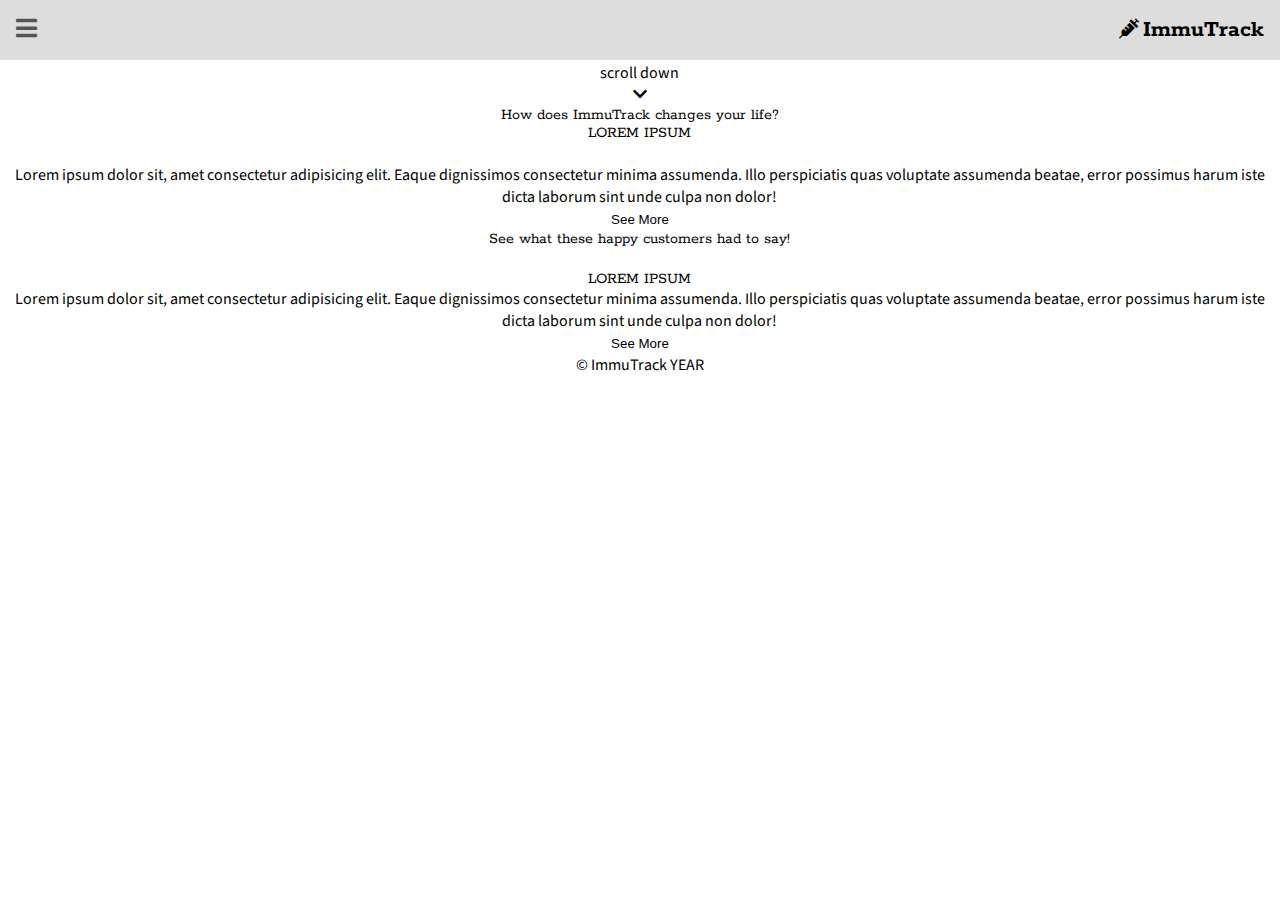
==== index.html @ 27a23d9e "Merge pull request #1 from buildweek-immunizationtracker/eric-sarragalugo" ====
<!DOCTYPE html>
<html lang="en">
  <head>
    <meta charset="UTF-8" />
    <meta name="viewport" content="width=device-width, initial-scale=1.0" />
    <meta http-equiv="X-UA-Compatible" content="ie=edge" />
    <title>Immunization Tracker</title>
    <link rel="stylesheet" href="css/index.css" />
  </head>
  <body>
    <header class="nav-bar">
      <span class="open fa fa-bars"></span>
      <h1 class="branding"><i class="fas fa-syringe"></i>ImmuTrack</h1>
    </header>

    <nav class="site-nav">
      <div class="nav-bar">
        <a class="fa fa-times close"></a>
        <h1 class="branding"><i class="fas fa-syringe"></i>ImmuTrack</h1>
      </div>
      <ul class="nav-links">
        <a href="#"><li>Home</li></a>
        <a href="#"><li>Features</li></a>
        <a href="#"><li>Stories</li></a>
        <a href="#"><li>Our Team</li></a>
        <a class="contact" href="#">
          <li><i class="far fa-envelope"></i></li>
        </a>
      </ul>
      <ul class="action-buttons">
        <li><a href="#">Join</a></li>
        <li><a href="#">Login</a></li>
      </ul>
    </nav>

    <div class="container">
      <div>
        <section class="call-to-action">
          <h1>Life can be filled with <span>stress</span>...</h1>
          <p>Let us help you take a <span>big one</span> off of your list!</p>
          <button>Join Us</button>
        </section>
        <div>
          <p>scroll down</p>
          <i class="fas fa-chevron-down"></i>
        </div>
      </div>
      <article class="features">
        <h1>How does ImmuTrack changes your life?</h1>
        <section class="feature-card">
          <h2>LOREM IPSUM</h2>
          <img src="https://via.placeholder.com/300?text=image+goes+here" alt="" srcset="" />
          <p>Lorem ipsum dolor sit, amet consectetur adipisicing elit. Eaque dignissimos consectetur minima assumenda. Illo perspiciatis quas voluptate assumenda beatae, error possimus harum iste dicta laborum sint unde culpa non dolor!</p>
          <button>See More</button>
        </section>
      </article>
      <article class="testimonials">
        <h1>See what these happy customers had to say!</h1>
        <section>
          <img src="https://via.placeholder.com/300?text=happy+face+goes+here" alt="" srcset="" />
          <section class="feature-card">
            <h2>LOREM IPSUM</h2>
            <blockquote>Lorem ipsum dolor sit, amet consectetur adipisicing elit. Eaque dignissimos consectetur minima assumenda. Illo perspiciatis quas voluptate assumenda beatae, error possimus harum iste dicta laborum sint unde culpa non dolor!</blockquote>
            <button>See More</button>
          </section>
        </section>
      </article>
      <footer>
        <p>&copy; <span class="copyright">ImmuTrack YEAR</span></p>
      </footer>
    </div>

    <script src="js/index.js"></script>
  </body>
</html>
---- css/index.css ----
@charset "UTF-8";
@import url("https://fonts.googleapis.com/css?family=Corben:400,700");
@import url("https://fonts.googleapis.com/css?family=Merriweather:300,400,700,900");
@import url("https://fonts.googleapis.com/css?family=Rokkitt:100,300,400,500,700,900");
@import url("https://fonts.googleapis.com/css?family=Source+Sans+Pro:200,300,400,600,700,900");
/*!
 * Font Awesome Free 5.8.1 by @fontawesome - https://fontawesome.com
 * License - https://fontawesome.com/license/free (Icons: CC BY 4.0, Fonts: SIL OFL 1.1, Code: MIT License)
 */
.fa,
.fas,
.far,
.fal,
.fab {
  -moz-osx-font-smoothing: grayscale;
  -webkit-font-smoothing: antialiased;
  display: inline-block;
  font-style: normal;
  font-variant: normal;
  text-rendering: auto;
  line-height: 1;
}

.fa-lg {
  font-size: 1.3333333333em;
  line-height: 0.75em;
  vertical-align: -0.0667em;
}

.fa-xs {
  font-size: 0.75em;
}

.fa-sm {
  font-size: 0.875em;
}

.fa-1x {
  font-size: 1em;
}

.fa-2x {
  font-size: 2em;
}

.fa-3x {
  font-size: 3em;
}

.fa-4x {
  font-size: 4em;
}

.fa-5x {
  font-size: 5em;
}

.fa-6x {
  font-size: 6em;
}

.fa-7x {
  font-size: 7em;
}

.fa-8x {
  font-size: 8em;
}

.fa-9x {
  font-size: 9em;
}

.fa-10x {
  font-size: 10em;
}

.fa-fw {
  text-align: center;
  width: 1.25em;
}

.fa-ul {
  list-style-type: none;
  margin-left: 2.5em;
  padding-left: 0;
}
.fa-ul > li {
  position: relative;
}

.fa-li {
  left: -2em;
  position: absolute;
  text-align: center;
  width: 2em;
  line-height: inherit;
}

.fa-border {
  border: solid 0.08em #eee;
  border-radius: 0.1em;
  padding: 0.2em 0.25em 0.15em;
}

.fa-pull-left {
  float: left;
}

.fa-pull-right {
  float: right;
}

.fa.fa-pull-left,
.fas.fa-pull-left,
.far.fa-pull-left,
.fal.fa-pull-left,
.fab.fa-pull-left {
  margin-right: 0.3em;
}
.fa.fa-pull-right,
.fas.fa-pull-right,
.far.fa-pull-right,
.fal.fa-pull-right,
.fab.fa-pull-right {
  margin-left: 0.3em;
}

.fa-spin {
  animation: fa-spin 2s infinite linear;
}

.fa-pulse {
  animation: fa-spin 1s infinite steps(8);
}

@keyframes fa-spin {
  0% {
    transform: rotate(0deg);
  }
  100% {
    transform: rotate(360deg);
  }
}
.fa-rotate-90 {
  -ms-filter: "progid:DXImageTransform.Microsoft.BasicImage(rotation=1)";
  transform: rotate(90deg);
}

.fa-rotate-180 {
  -ms-filter: "progid:DXImageTransform.Microsoft.BasicImage(rotation=2)";
  transform: rotate(180deg);
}

.fa-rotate-270 {
  -ms-filter: "progid:DXImageTransform.Microsoft.BasicImage(rotation=3)";
  transform: rotate(270deg);
}

.fa-flip-horizontal {
  -ms-filter: "progid:DXImageTransform.Microsoft.BasicImage(rotation=0, mirror=1)";
  transform: scale(-1, 1);
}

.fa-flip-vertical {
  -ms-filter: "progid:DXImageTransform.Microsoft.BasicImage(rotation=2, mirror=1)";
  transform: scale(1, -1);
}

.fa-flip-both, .fa-flip-horizontal.fa-flip-vertical {
  -ms-filter: "progid:DXImageTransform.Microsoft.BasicImage(rotation=2, mirror=1)";
  transform: scale(-1, -1);
}

:root .fa-rotate-90,
:root .fa-rotate-180,
:root .fa-rotate-270,
:root .fa-flip-horizontal,
:root .fa-flip-vertical,
:root .fa-flip-both {
  filter: none;
}

.fa-stack {
  display: inline-block;
  height: 2em;
  line-height: 2em;
  position: relative;
  vertical-align: middle;
  width: 2.5em;
}

.fa-stack-1x,
.fa-stack-2x {
  left: 0;
  position: absolute;
  text-align: center;
  width: 100%;
}

.fa-stack-1x {
  line-height: inherit;
}

.fa-stack-2x {
  font-size: 2em;
}

.fa-inverse {
  color: #fff;
}

/* Font Awesome uses the Unicode Private Use Area (PUA) to ensure screen
readers do not read off random characters that represent icons */
.fa-500px:before {
  content: "";
}

.fa-accessible-icon:before {
  content: "";
}

.fa-accusoft:before {
  content: "";
}

.fa-acquisitions-incorporated:before {
  content: "";
}

.fa-ad:before {
  content: "";
}

.fa-address-book:before {
  content: "";
}

.fa-address-card:before {
  content: "";
}

.fa-adjust:before {
  content: "";
}

.fa-adn:before {
  content: "";
}

.fa-adobe:before {
  content: "";
}

.fa-adversal:before {
  content: "";
}

.fa-affiliatetheme:before {
  content: "";
}

.fa-air-freshener:before {
  content: "";
}

.fa-airbnb:before {
  content: "";
}

.fa-algolia:before {
  content: "";
}

.fa-align-center:before {
  content: "";
}

.fa-align-justify:before {
  content: "";
}

.fa-align-left:before {
  content: "";
}

.fa-align-right:before {
  content: "";
}

.fa-alipay:before {
  content: "";
}

.fa-allergies:before {
  content: "";
}

.fa-amazon:before {
  content: "";
}

.fa-amazon-pay:before {
  content: "";
}

.fa-ambulance:before {
  content: "";
}

.fa-american-sign-language-interpreting:before {
  content: "";
}

.fa-amilia:before {
  content: "";
}

.fa-anchor:before {
  content: "";
}

.fa-android:before {
  content: "";
}

.fa-angellist:before {
  content: "";
}

.fa-angle-double-down:before {
  content: "";
}

.fa-angle-double-left:before {
  content: "";
}

.fa-angle-double-right:before {
  content: "";
}

.fa-angle-double-up:before {
  content: "";
}

.fa-angle-down:before {
  content: "";
}

.fa-angle-left:before {
  content: "";
}

.fa-angle-right:before {
  content: "";
}

.fa-angle-up:before {
  content: "";
}

.fa-angry:before {
  content: "";
}

.fa-angrycreative:before {
  content: "";
}

.fa-angular:before {
  content: "";
}

.fa-ankh:before {
  content: "";
}

.fa-app-store:before {
  content: "";
}

.fa-app-store-ios:before {
  content: "";
}

.fa-apper:before {
  content: "";
}

.fa-apple:before {
  content: "";
}

.fa-apple-alt:before {
  content: "";
}

.fa-apple-pay:before {
  content: "";
}

.fa-archive:before {
  content: "";
}

.fa-archway:before {
  content: "";
}

.fa-arrow-alt-circle-down:before {
  content: "";
}

.fa-arrow-alt-circle-left:before {
  content: "";
}

.fa-arrow-alt-circle-right:before {
  content: "";
}

.fa-arrow-alt-circle-up:before {
  content: "";
}

.fa-arrow-circle-down:before {
  content: "";
}

.fa-arrow-circle-left:before {
  content: "";
}

.fa-arrow-circle-right:before {
  content: "";
}

.fa-arrow-circle-up:before {
  content: "";
}

.fa-arrow-down:before {
  content: "";
}

.fa-arrow-left:before {
  content: "";
}

.fa-arrow-right:before {
  content: "";
}

.fa-arrow-up:before {
  content: "";
}

.fa-arrows-alt:before {
  content: "";
}

.fa-arrows-alt-h:before {
  content: "";
}

.fa-arrows-alt-v:before {
  content: "";
}

.fa-artstation:before {
  content: "";
}

.fa-assistive-listening-systems:before {
  content: "";
}

.fa-asterisk:before {
  content: "";
}

.fa-asymmetrik:before {
  content: "";
}

.fa-at:before {
  content: "";
}

.fa-atlas:before {
  content: "";
}

.fa-atlassian:before {
  content: "";
}

.fa-atom:before {
  content: "";
}

.fa-audible:before {
  content: "";
}

.fa-audio-description:before {
  content: "";
}

.fa-autoprefixer:before {
  content: "";
}

.fa-avianex:before {
  content: "";
}

.fa-aviato:before {
  content: "";
}

.fa-award:before {
  content: "";
}

.fa-aws:before {
  content: "";
}

.fa-baby:before {
  content: "";
}

.fa-baby-carriage:before {
  content: "";
}

.fa-backspace:before {
  content: "";
}

.fa-backward:before {
  content: "";
}

.fa-bacon:before {
  content: "";
}

.fa-balance-scale:before {
  content: "";
}

.fa-ban:before {
  content: "";
}

.fa-band-aid:before {
  content: "";
}

.fa-bandcamp:before {
  content: "";
}

.fa-barcode:before {
  content: "";
}

.fa-bars:before {
  content: "";
}

.fa-baseball-ball:before {
  content: "";
}

.fa-basketball-ball:before {
  content: "";
}

.fa-bath:before {
  content: "";
}

.fa-battery-empty:before {
  content: "";
}

.fa-battery-full:before {
  content: "";
}

.fa-battery-half:before {
  content: "";
}

.fa-battery-quarter:before {
  content: "";
}

.fa-battery-three-quarters:before {
  content: "";
}

.fa-battle-net:before {
  content: "";
}

.fa-bed:before {
  content: "";
}

.fa-beer:before {
  content: "";
}

.fa-behance:before {
  content: "";
}

.fa-behance-square:before {
  content: "";
}

.fa-bell:before {
  content: "";
}

.fa-bell-slash:before {
  content: "";
}

.fa-bezier-curve:before {
  content: "";
}

.fa-bible:before {
  content: "";
}

.fa-bicycle:before {
  content: "";
}

.fa-bimobject:before {
  content: "";
}

.fa-binoculars:before {
  content: "";
}

.fa-biohazard:before {
  content: "";
}

.fa-birthday-cake:before {
  content: "";
}

.fa-bitbucket:before {
  content: "";
}

.fa-bitcoin:before {
  content: "";
}

.fa-bity:before {
  content: "";
}

.fa-black-tie:before {
  content: "";
}

.fa-blackberry:before {
  content: "";
}

.fa-blender:before {
  content: "";
}

.fa-blender-phone:before {
  content: "";
}

.fa-blind:before {
  content: "";
}

.fa-blog:before {
  content: "";
}

.fa-blogger:before {
  content: "";
}

.fa-blogger-b:before {
  content: "";
}

.fa-bluetooth:before {
  content: "";
}

.fa-bluetooth-b:before {
  content: "";
}

.fa-bold:before {
  content: "";
}

.fa-bolt:before {
  content: "";
}

.fa-bomb:before {
  content: "";
}

.fa-bone:before {
  content: "";
}

.fa-bong:before {
  content: "";
}

.fa-book:before {
  content: "";
}

.fa-book-dead:before {
  content: "";
}

.fa-book-medical:before {
  content: "";
}

.fa-book-open:before {
  content: "";
}

.fa-book-reader:before {
  content: "";
}

.fa-bookmark:before {
  content: "";
}

.fa-bootstrap:before {
  content: "";
}

.fa-bowling-ball:before {
  content: "";
}

.fa-box:before {
  content: "";
}

.fa-box-open:before {
  content: "";
}

.fa-boxes:before {
  content: "";
}

.fa-braille:before {
  content: "";
}

.fa-brain:before {
  content: "";
}

.fa-bread-slice:before {
  content: "";
}

.fa-briefcase:before {
  content: "";
}

.fa-briefcase-medical:before {
  content: "";
}

.fa-broadcast-tower:before {
  content: "";
}

.fa-broom:before {
  content: "";
}

.fa-brush:before {
  content: "";
}

.fa-btc:before {
  content: "";
}

.fa-buffer:before {
  content: "";
}

.fa-bug:before {
  content: "";
}

.fa-building:before {
  content: "";
}

.fa-bullhorn:before {
  content: "";
}

.fa-bullseye:before {
  content: "";
}

.fa-burn:before {
  content: "";
}

.fa-buromobelexperte:before {
  content: "";
}

.fa-bus:before {
  content: "";
}

.fa-bus-alt:before {
  content: "";
}

.fa-business-time:before {
  content: "";
}

.fa-buysellads:before {
  content: "";
}

.fa-calculator:before {
  content: "";
}

.fa-calendar:before {
  content: "";
}

.fa-calendar-alt:before {
  content: "";
}

.fa-calendar-check:before {
  content: "";
}

.fa-calendar-day:before {
  content: "";
}

.fa-calendar-minus:before {
  content: "";
}

.fa-calendar-plus:before {
  content: "";
}

.fa-calendar-times:before {
  content: "";
}

.fa-calendar-week:before {
  content: "";
}

.fa-camera:before {
  content: "";
}

.fa-camera-retro:before {
  content: "";
}

.fa-campground:before {
  content: "";
}

.fa-canadian-maple-leaf:before {
  content: "";
}

.fa-candy-cane:before {
  content: "";
}

.fa-cannabis:before {
  content: "";
}

.fa-capsules:before {
  content: "";
}

.fa-car:before {
  content: "";
}

.fa-car-alt:before {
  content: "";
}

.fa-car-battery:before {
  content: "";
}

.fa-car-crash:before {
  content: "";
}

.fa-car-side:before {
  content: "";
}

.fa-caret-down:before {
  content: "";
}

.fa-caret-left:before {
  content: "";
}

.fa-caret-right:before {
  content: "";
}

.fa-caret-square-down:before {
  content: "";
}

.fa-caret-square-left:before {
  content: "";
}

.fa-caret-square-right:before {
  content: "";
}

.fa-caret-square-up:before {
  content: "";
}

.fa-caret-up:before {
  content: "";
}

.fa-carrot:before {
  content: "";
}

.fa-cart-arrow-down:before {
  content: "";
}

.fa-cart-plus:before {
  content: "";
}

.fa-cash-register:before {
  content: "";
}

.fa-cat:before {
  content: "";
}

.fa-cc-amazon-pay:before {
  content: "";
}

.fa-cc-amex:before {
  content: "";
}

.fa-cc-apple-pay:before {
  content: "";
}

.fa-cc-diners-club:before {
  content: "";
}

.fa-cc-discover:before {
  content: "";
}

.fa-cc-jcb:before {
  content: "";
}

.fa-cc-mastercard:before {
  content: "";
}

.fa-cc-paypal:before {
  content: "";
}

.fa-cc-stripe:before {
  content: "";
}

.fa-cc-visa:before {
  content: "";
}

.fa-centercode:before {
  content: "";
}

.fa-centos:before {
  content: "";
}

.fa-certificate:before {
  content: "";
}

.fa-chair:before {
  content: "";
}

.fa-chalkboard:before {
  content: "";
}

.fa-chalkboard-teacher:before {
  content: "";
}

.fa-charging-station:before {
  content: "";
}

.fa-chart-area:before {
  content: "";
}

.fa-chart-bar:before {
  content: "";
}

.fa-chart-line:before {
  content: "";
}

.fa-chart-pie:before {
  content: "";
}

.fa-check:before {
  content: "";
}

.fa-check-circle:before {
  content: "";
}

.fa-check-double:before {
  content: "";
}

.fa-check-square:before {
  content: "";
}

.fa-cheese:before {
  content: "";
}

.fa-chess:before {
  content: "";
}

.fa-chess-bishop:before {
  content: "";
}

.fa-chess-board:before {
  content: "";
}

.fa-chess-king:before {
  content: "";
}

.fa-chess-knight:before {
  content: "";
}

.fa-chess-pawn:before {
  content: "";
}

.fa-chess-queen:before {
  content: "";
}

.fa-chess-rook:before {
  content: "";
}

.fa-chevron-circle-down:before {
  content: "";
}

.fa-chevron-circle-left:before {
  content: "";
}

.fa-chevron-circle-right:before {
  content: "";
}

.fa-chevron-circle-up:before {
  content: "";
}

.fa-chevron-down:before {
  content: "";
}

.fa-chevron-left:before {
  content: "";
}

.fa-chevron-right:before {
  content: "";
}

.fa-chevron-up:before {
  content: "";
}

.fa-child:before {
  content: "";
}

.fa-chrome:before {
  content: "";
}

.fa-chromecast:before {
  content: "";
}

.fa-church:before {
  content: "";
}

.fa-circle:before {
  content: "";
}

.fa-circle-notch:before {
  content: "";
}

.fa-city:before {
  content: "";
}

.fa-clinic-medical:before {
  content: "";
}

.fa-clipboard:before {
  content: "";
}

.fa-clipboard-check:before {
  content: "";
}

.fa-clipboard-list:before {
  content: "";
}

.fa-clock:before {
  content: "";
}

.fa-clone:before {
  content: "";
}

.fa-closed-captioning:before {
  content: "";
}

.fa-cloud:before {
  content: "";
}

.fa-cloud-download-alt:before {
  content: "";
}

.fa-cloud-meatball:before {
  content: "";
}

.fa-cloud-moon:before {
  content: "";
}

.fa-cloud-moon-rain:before {
  content: "";
}

.fa-cloud-rain:before {
  content: "";
}

.fa-cloud-showers-heavy:before {
  content: "";
}

.fa-cloud-sun:before {
  content: "";
}

.fa-cloud-sun-rain:before {
  content: "";
}

.fa-cloud-upload-alt:before {
  content: "";
}

.fa-cloudscale:before {
  content: "";
}

.fa-cloudsmith:before {
  content: "";
}

.fa-cloudversify:before {
  content: "";
}

.fa-cocktail:before {
  content: "";
}

.fa-code:before {
  content: "";
}

.fa-code-branch:before {
  content: "";
}

.fa-codepen:before {
  content: "";
}

.fa-codiepie:before {
  content: "";
}

.fa-coffee:before {
  content: "";
}

.fa-cog:before {
  content: "";
}

.fa-cogs:before {
  content: "";
}

.fa-coins:before {
  content: "";
}

.fa-columns:before {
  content: "";
}

.fa-comment:before {
  content: "";
}

.fa-comment-alt:before {
  content: "";
}

.fa-comment-dollar:before {
  content: "";
}

.fa-comment-dots:before {
  content: "";
}

.fa-comment-medical:before {
  content: "";
}

.fa-comment-slash:before {
  content: "";
}

.fa-comments:before {
  content: "";
}

.fa-comments-dollar:before {
  content: "";
}

.fa-compact-disc:before {
  content: "";
}

.fa-compass:before {
  content: "";
}

.fa-compress:before {
  content: "";
}

.fa-compress-arrows-alt:before {
  content: "";
}

.fa-concierge-bell:before {
  content: "";
}

.fa-confluence:before {
  content: "";
}

.fa-connectdevelop:before {
  content: "";
}

.fa-contao:before {
  content: "";
}

.fa-cookie:before {
  content: "";
}

.fa-cookie-bite:before {
  content: "";
}

.fa-copy:before {
  content: "";
}

.fa-copyright:before {
  content: "";
}

.fa-couch:before {
  content: "";
}

.fa-cpanel:before {
  content: "";
}

.fa-creative-commons:before {
  content: "";
}

.fa-creative-commons-by:before {
  content: "";
}

.fa-creative-commons-nc:before {
  content: "";
}

.fa-creative-commons-nc-eu:before {
  content: "";
}

.fa-creative-commons-nc-jp:before {
  content: "";
}

.fa-creative-commons-nd:before {
  content: "";
}

.fa-creative-commons-pd:before {
  content: "";
}

.fa-creative-commons-pd-alt:before {
  content: "";
}

.fa-creative-commons-remix:before {
  content: "";
}

.fa-creative-commons-sa:before {
  content: "";
}

.fa-creative-commons-sampling:before {
  content: "";
}

.fa-creative-commons-sampling-plus:before {
  content: "";
}

.fa-creative-commons-share:before {
  content: "";
}

.fa-creative-commons-zero:before {
  content: "";
}

.fa-credit-card:before {
  content: "";
}

.fa-critical-role:before {
  content: "";
}

.fa-crop:before {
  content: "";
}

.fa-crop-alt:before {
  content: "";
}

.fa-cross:before {
  content: "";
}

.fa-crosshairs:before {
  content: "";
}

.fa-crow:before {
  content: "";
}

.fa-crown:before {
  content: "";
}

.fa-crutch:before {
  content: "";
}

.fa-css3:before {
  content: "";
}

.fa-css3-alt:before {
  content: "";
}

.fa-cube:before {
  content: "";
}

.fa-cubes:before {
  content: "";
}

.fa-cut:before {
  content: "";
}

.fa-cuttlefish:before {
  content: "";
}

.fa-d-and-d:before {
  content: "";
}

.fa-d-and-d-beyond:before {
  content: "";
}

.fa-dashcube:before {
  content: "";
}

.fa-database:before {
  content: "";
}

.fa-deaf:before {
  content: "";
}

.fa-delicious:before {
  content: "";
}

.fa-democrat:before {
  content: "";
}

.fa-deploydog:before {
  content: "";
}

.fa-deskpro:before {
  content: "";
}

.fa-desktop:before {
  content: "";
}

.fa-dev:before {
  content: "";
}

.fa-deviantart:before {
  content: "";
}

.fa-dharmachakra:before {
  content: "";
}

.fa-dhl:before {
  content: "";
}

.fa-diagnoses:before {
  content: "";
}

.fa-diaspora:before {
  content: "";
}

.fa-dice:before {
  content: "";
}

.fa-dice-d20:before {
  content: "";
}

.fa-dice-d6:before {
  content: "";
}

.fa-dice-five:before {
  content: "";
}

.fa-dice-four:before {
  content: "";
}

.fa-dice-one:before {
  content: "";
}

.fa-dice-six:before {
  content: "";
}

.fa-dice-three:before {
  content: "";
}

.fa-dice-two:before {
  content: "";
}

.fa-digg:before {
  content: "";
}

.fa-digital-ocean:before {
  content: "";
}

.fa-digital-tachograph:before {
  content: "";
}

.fa-directions:before {
  content: "";
}

.fa-discord:before {
  content: "";
}

.fa-discourse:before {
  content: "";
}

.fa-divide:before {
  content: "";
}

.fa-dizzy:before {
  content: "";
}

.fa-dna:before {
  content: "";
}

.fa-dochub:before {
  content: "";
}

.fa-docker:before {
  content: "";
}

.fa-dog:before {
  content: "";
}

.fa-dollar-sign:before {
  content: "";
}

.fa-dolly:before {
  content: "";
}

.fa-dolly-flatbed:before {
  content: "";
}

.fa-donate:before {
  content: "";
}

.fa-door-closed:before {
  content: "";
}

.fa-door-open:before {
  content: "";
}

.fa-dot-circle:before {
  content: "";
}

.fa-dove:before {
  content: "";
}

.fa-download:before {
  content: "";
}

.fa-draft2digital:before {
  content: "";
}

.fa-drafting-compass:before {
  content: "";
}

.fa-dragon:before {
  content: "";
}

.fa-draw-polygon:before {
  content: "";
}

.fa-dribbble:before {
  content: "";
}

.fa-dribbble-square:before {
  content: "";
}

.fa-dropbox:before {
  content: "";
}

.fa-drum:before {
  content: "";
}

.fa-drum-steelpan:before {
  content: "";
}

.fa-drumstick-bite:before {
  content: "";
}

.fa-drupal:before {
  content: "";
}

.fa-dumbbell:before {
  content: "";
}

.fa-dumpster:before {
  content: "";
}

.fa-dumpster-fire:before {
  content: "";
}

.fa-dungeon:before {
  content: "";
}

.fa-dyalog:before {
  content: "";
}

.fa-earlybirds:before {
  content: "";
}

.fa-ebay:before {
  content: "";
}

.fa-edge:before {
  content: "";
}

.fa-edit:before {
  content: "";
}

.fa-egg:before {
  content: "";
}

.fa-eject:before {
  content: "";
}

.fa-elementor:before {
  content: "";
}

.fa-ellipsis-h:before {
  content: "";
}

.fa-ellipsis-v:before {
  content: "";
}

.fa-ello:before {
  content: "";
}

.fa-ember:before {
  content: "";
}

.fa-empire:before {
  content: "";
}

.fa-envelope:before {
  content: "";
}

.fa-envelope-open:before {
  content: "";
}

.fa-envelope-open-text:before {
  content: "";
}

.fa-envelope-square:before {
  content: "";
}

.fa-envira:before {
  content: "";
}

.fa-equals:before {
  content: "";
}

.fa-eraser:before {
  content: "";
}

.fa-erlang:before {
  content: "";
}

.fa-ethereum:before {
  content: "";
}

.fa-ethernet:before {
  content: "";
}

.fa-etsy:before {
  content: "";
}

.fa-euro-sign:before {
  content: "";
}

.fa-evernote:before {
  content: "";
}

.fa-exchange-alt:before {
  content: "";
}

.fa-exclamation:before {
  content: "";
}

.fa-exclamation-circle:before {
  content: "";
}

.fa-exclamation-triangle:before {
  content: "";
}

.fa-expand:before {
  content: "";
}

.fa-expand-arrows-alt:before {
  content: "";
}

.fa-expeditedssl:before {
  content: "";
}

.fa-external-link-alt:before {
  content: "";
}

.fa-external-link-square-alt:before {
  content: "";
}

.fa-eye:before {
  content: "";
}

.fa-eye-dropper:before {
  content: "";
}

.fa-eye-slash:before {
  content: "";
}

.fa-facebook:before {
  content: "";
}

.fa-facebook-f:before {
  content: "";
}

.fa-facebook-messenger:before {
  content: "";
}

.fa-facebook-square:before {
  content: "";
}

.fa-fantasy-flight-games:before {
  content: "";
}

.fa-fast-backward:before {
  content: "";
}

.fa-fast-forward:before {
  content: "";
}

.fa-fax:before {
  content: "";
}

.fa-feather:before {
  content: "";
}

.fa-feather-alt:before {
  content: "";
}

.fa-fedex:before {
  content: "";
}

.fa-fedora:before {
  content: "";
}

.fa-female:before {
  content: "";
}

.fa-fighter-jet:before {
  content: "";
}

.fa-figma:before {
  content: "";
}

.fa-file:before {
  content: "";
}

.fa-file-alt:before {
  content: "";
}

.fa-file-archive:before {
  content: "";
}

.fa-file-audio:before {
  content: "";
}

.fa-file-code:before {
  content: "";
}

.fa-file-contract:before {
  content: "";
}

.fa-file-csv:before {
  content: "";
}

.fa-file-download:before {
  content: "";
}

.fa-file-excel:before {
  content: "";
}

.fa-file-export:before {
  content: "";
}

.fa-file-image:before {
  content: "";
}

.fa-file-import:before {
  content: "";
}

.fa-file-invoice:before {
  content: "";
}

.fa-file-invoice-dollar:before {
  content: "";
}

.fa-file-medical:before {
  content: "";
}

.fa-file-medical-alt:before {
  content: "";
}

.fa-file-pdf:before {
  content: "";
}

.fa-file-powerpoint:before {
  content: "";
}

.fa-file-prescription:before {
  content: "";
}

.fa-file-signature:before {
  content: "";
}

.fa-file-upload:before {
  content: "";
}

.fa-file-video:before {
  content: "";
}

.fa-file-word:before {
  content: "";
}

.fa-fill:before {
  content: "";
}

.fa-fill-drip:before {
  content: "";
}

.fa-film:before {
  content: "";
}

.fa-filter:before {
  content: "";
}

.fa-fingerprint:before {
  content: "";
}

.fa-fire:before {
  content: "";
}

.fa-fire-alt:before {
  content: "";
}

.fa-fire-extinguisher:before {
  content: "";
}

.fa-firefox:before {
  content: "";
}

.fa-first-aid:before {
  content: "";
}

.fa-first-order:before {
  content: "";
}

.fa-first-order-alt:before {
  content: "";
}

.fa-firstdraft:before {
  content: "";
}

.fa-fish:before {
  content: "";
}

.fa-fist-raised:before {
  content: "";
}

.fa-flag:before {
  content: "";
}

.fa-flag-checkered:before {
  content: "";
}

.fa-flag-usa:before {
  content: "";
}

.fa-flask:before {
  content: "";
}

.fa-flickr:before {
  content: "";
}

.fa-flipboard:before {
  content: "";
}

.fa-flushed:before {
  content: "";
}

.fa-fly:before {
  content: "";
}

.fa-folder:before {
  content: "";
}

.fa-folder-minus:before {
  content: "";
}

.fa-folder-open:before {
  content: "";
}

.fa-folder-plus:before {
  content: "";
}

.fa-font:before {
  content: "";
}

.fa-font-awesome:before {
  content: "";
}

.fa-font-awesome-alt:before {
  content: "";
}

.fa-font-awesome-flag:before {
  content: "";
}

.fa-font-awesome-logo-full:before {
  content: "";
}

.fa-fonticons:before {
  content: "";
}

.fa-fonticons-fi:before {
  content: "";
}

.fa-football-ball:before {
  content: "";
}

.fa-fort-awesome:before {
  content: "";
}

.fa-fort-awesome-alt:before {
  content: "";
}

.fa-forumbee:before {
  content: "";
}

.fa-forward:before {
  content: "";
}

.fa-foursquare:before {
  content: "";
}

.fa-free-code-camp:before {
  content: "";
}

.fa-freebsd:before {
  content: "";
}

.fa-frog:before {
  content: "";
}

.fa-frown:before {
  content: "";
}

.fa-frown-open:before {
  content: "";
}

.fa-fulcrum:before {
  content: "";
}

.fa-funnel-dollar:before {
  content: "";
}

.fa-futbol:before {
  content: "";
}

.fa-galactic-republic:before {
  content: "";
}

.fa-galactic-senate:before {
  content: "";
}

.fa-gamepad:before {
  content: "";
}

.fa-gas-pump:before {
  content: "";
}

.fa-gavel:before {
  content: "";
}

.fa-gem:before {
  content: "";
}

.fa-genderless:before {
  content: "";
}

.fa-get-pocket:before {
  content: "";
}

.fa-gg:before {
  content: "";
}

.fa-gg-circle:before {
  content: "";
}

.fa-ghost:before {
  content: "";
}

.fa-gift:before {
  content: "";
}

.fa-gifts:before {
  content: "";
}

.fa-git:before {
  content: "";
}

.fa-git-square:before {
  content: "";
}

.fa-github:before {
  content: "";
}

.fa-github-alt:before {
  content: "";
}

.fa-github-square:before {
  content: "";
}

.fa-gitkraken:before {
  content: "";
}

.fa-gitlab:before {
  content: "";
}

.fa-gitter:before {
  content: "";
}

.fa-glass-cheers:before {
  content: "";
}

.fa-glass-martini:before {
  content: "";
}

.fa-glass-martini-alt:before {
  content: "";
}

.fa-glass-whiskey:before {
  content: "";
}

.fa-glasses:before {
  content: "";
}

.fa-glide:before {
  content: "";
}

.fa-glide-g:before {
  content: "";
}

.fa-globe:before {
  content: "";
}

.fa-globe-africa:before {
  content: "";
}

.fa-globe-americas:before {
  content: "";
}

.fa-globe-asia:before {
  content: "";
}

.fa-globe-europe:before {
  content: "";
}

.fa-gofore:before {
  content: "";
}

.fa-golf-ball:before {
  content: "";
}

.fa-goodreads:before {
  content: "";
}

.fa-goodreads-g:before {
  content: "";
}

.fa-google:before {
  content: "";
}

.fa-google-drive:before {
  content: "";
}

.fa-google-play:before {
  content: "";
}

.fa-google-plus:before {
  content: "";
}

.fa-google-plus-g:before {
  content: "";
}

.fa-google-plus-square:before {
  content: "";
}

.fa-google-wallet:before {
  content: "";
}

.fa-gopuram:before {
  content: "";
}

.fa-graduation-cap:before {
  content: "";
}

.fa-gratipay:before {
  content: "";
}

.fa-grav:before {
  content: "";
}

.fa-greater-than:before {
  content: "";
}

.fa-greater-than-equal:before {
  content: "";
}

.fa-grimace:before {
  content: "";
}

.fa-grin:before {
  content: "";
}

.fa-grin-alt:before {
  content: "";
}

.fa-grin-beam:before {
  content: "";
}

.fa-grin-beam-sweat:before {
  content: "";
}

.fa-grin-hearts:before {
  content: "";
}

.fa-grin-squint:before {
  content: "";
}

.fa-grin-squint-tears:before {
  content: "";
}

.fa-grin-stars:before {
  content: "";
}

.fa-grin-tears:before {
  content: "";
}

.fa-grin-tongue:before {
  content: "";
}

.fa-grin-tongue-squint:before {
  content: "";
}

.fa-grin-tongue-wink:before {
  content: "";
}

.fa-grin-wink:before {
  content: "";
}

.fa-grip-horizontal:before {
  content: "";
}

.fa-grip-lines:before {
  content: "";
}

.fa-grip-lines-vertical:before {
  content: "";
}

.fa-grip-vertical:before {
  content: "";
}

.fa-gripfire:before {
  content: "";
}

.fa-grunt:before {
  content: "";
}

.fa-guitar:before {
  content: "";
}

.fa-gulp:before {
  content: "";
}

.fa-h-square:before {
  content: "";
}

.fa-hacker-news:before {
  content: "";
}

.fa-hacker-news-square:before {
  content: "";
}

.fa-hackerrank:before {
  content: "";
}

.fa-hamburger:before {
  content: "";
}

.fa-hammer:before {
  content: "";
}

.fa-hamsa:before {
  content: "";
}

.fa-hand-holding:before {
  content: "";
}

.fa-hand-holding-heart:before {
  content: "";
}

.fa-hand-holding-usd:before {
  content: "";
}

.fa-hand-lizard:before {
  content: "";
}

.fa-hand-middle-finger:before {
  content: "";
}

.fa-hand-paper:before {
  content: "";
}

.fa-hand-peace:before {
  content: "";
}

.fa-hand-point-down:before {
  content: "";
}

.fa-hand-point-left:before {
  content: "";
}

.fa-hand-point-right:before {
  content: "";
}

.fa-hand-point-up:before {
  content: "";
}

.fa-hand-pointer:before {
  content: "";
}

.fa-hand-rock:before {
  content: "";
}

.fa-hand-scissors:before {
  content: "";
}

.fa-hand-spock:before {
  content: "";
}

.fa-hands:before {
  content: "";
}

.fa-hands-helping:before {
  content: "";
}

.fa-handshake:before {
  content: "";
}

.fa-hanukiah:before {
  content: "";
}

.fa-hard-hat:before {
  content: "";
}

.fa-hashtag:before {
  content: "";
}

.fa-hat-wizard:before {
  content: "";
}

.fa-haykal:before {
  content: "";
}

.fa-hdd:before {
  content: "";
}

.fa-heading:before {
  content: "";
}

.fa-headphones:before {
  content: "";
}

.fa-headphones-alt:before {
  content: "";
}

.fa-headset:before {
  content: "";
}

.fa-heart:before {
  content: "";
}

.fa-heart-broken:before {
  content: "";
}

.fa-heartbeat:before {
  content: "";
}

.fa-helicopter:before {
  content: "";
}

.fa-highlighter:before {
  content: "";
}

.fa-hiking:before {
  content: "";
}

.fa-hippo:before {
  content: "";
}

.fa-hips:before {
  content: "";
}

.fa-hire-a-helper:before {
  content: "";
}

.fa-history:before {
  content: "";
}

.fa-hockey-puck:before {
  content: "";
}

.fa-holly-berry:before {
  content: "";
}

.fa-home:before {
  content: "";
}

.fa-hooli:before {
  content: "";
}

.fa-hornbill:before {
  content: "";
}

.fa-horse:before {
  content: "";
}

.fa-horse-head:before {
  content: "";
}

.fa-hospital:before {
  content: "";
}

.fa-hospital-alt:before {
  content: "";
}

.fa-hospital-symbol:before {
  content: "";
}

.fa-hot-tub:before {
  content: "";
}

.fa-hotdog:before {
  content: "";
}

.fa-hotel:before {
  content: "";
}

.fa-hotjar:before {
  content: "";
}

.fa-hourglass:before {
  content: "";
}

.fa-hourglass-end:before {
  content: "";
}

.fa-hourglass-half:before {
  content: "";
}

.fa-hourglass-start:before {
  content: "";
}

.fa-house-damage:before {
  content: "";
}

.fa-houzz:before {
  content: "";
}

.fa-hryvnia:before {
  content: "";
}

.fa-html5:before {
  content: "";
}

.fa-hubspot:before {
  content: "";
}

.fa-i-cursor:before {
  content: "";
}

.fa-ice-cream:before {
  content: "";
}

.fa-icicles:before {
  content: "";
}

.fa-id-badge:before {
  content: "";
}

.fa-id-card:before {
  content: "";
}

.fa-id-card-alt:before {
  content: "";
}

.fa-igloo:before {
  content: "";
}

.fa-image:before {
  content: "";
}

.fa-images:before {
  content: "";
}

.fa-imdb:before {
  content: "";
}

.fa-inbox:before {
  content: "";
}

.fa-indent:before {
  content: "";
}

.fa-industry:before {
  content: "";
}

.fa-infinity:before {
  content: "";
}

.fa-info:before {
  content: "";
}

.fa-info-circle:before {
  content: "";
}

.fa-instagram:before {
  content: "";
}

.fa-intercom:before {
  content: "";
}

.fa-internet-explorer:before {
  content: "";
}

.fa-invision:before {
  content: "";
}

.fa-ioxhost:before {
  content: "";
}

.fa-italic:before {
  content: "";
}

.fa-itch-io:before {
  content: "";
}

.fa-itunes:before {
  content: "";
}

.fa-itunes-note:before {
  content: "";
}

.fa-java:before {
  content: "";
}

.fa-jedi:before {
  content: "";
}

.fa-jedi-order:before {
  content: "";
}

.fa-jenkins:before {
  content: "";
}

.fa-jira:before {
  content: "";
}

.fa-joget:before {
  content: "";
}

.fa-joint:before {
  content: "";
}

.fa-joomla:before {
  content: "";
}

.fa-journal-whills:before {
  content: "";
}

.fa-js:before {
  content: "";
}

.fa-js-square:before {
  content: "";
}

.fa-jsfiddle:before {
  content: "";
}

.fa-kaaba:before {
  content: "";
}

.fa-kaggle:before {
  content: "";
}

.fa-key:before {
  content: "";
}

.fa-keybase:before {
  content: "";
}

.fa-keyboard:before {
  content: "";
}

.fa-keycdn:before {
  content: "";
}

.fa-khanda:before {
  content: "";
}

.fa-kickstarter:before {
  content: "";
}

.fa-kickstarter-k:before {
  content: "";
}

.fa-kiss:before {
  content: "";
}

.fa-kiss-beam:before {
  content: "";
}

.fa-kiss-wink-heart:before {
  content: "";
}

.fa-kiwi-bird:before {
  content: "";
}

.fa-korvue:before {
  content: "";
}

.fa-landmark:before {
  content: "";
}

.fa-language:before {
  content: "";
}

.fa-laptop:before {
  content: "";
}

.fa-laptop-code:before {
  content: "";
}

.fa-laptop-medical:before {
  content: "";
}

.fa-laravel:before {
  content: "";
}

.fa-lastfm:before {
  content: "";
}

.fa-lastfm-square:before {
  content: "";
}

.fa-laugh:before {
  content: "";
}

.fa-laugh-beam:before {
  content: "";
}

.fa-laugh-squint:before {
  content: "";
}

.fa-laugh-wink:before {
  content: "";
}

.fa-layer-group:before {
  content: "";
}

.fa-leaf:before {
  content: "";
}

.fa-leanpub:before {
  content: "";
}

.fa-lemon:before {
  content: "";
}

.fa-less:before {
  content: "";
}

.fa-less-than:before {
  content: "";
}

.fa-less-than-equal:before {
  content: "";
}

.fa-level-down-alt:before {
  content: "";
}

.fa-level-up-alt:before {
  content: "";
}

.fa-life-ring:before {
  content: "";
}

.fa-lightbulb:before {
  content: "";
}

.fa-line:before {
  content: "";
}

.fa-link:before {
  content: "";
}

.fa-linkedin:before {
  content: "";
}

.fa-linkedin-in:before {
  content: "";
}

.fa-linode:before {
  content: "";
}

.fa-linux:before {
  content: "";
}

.fa-lira-sign:before {
  content: "";
}

.fa-list:before {
  content: "";
}

.fa-list-alt:before {
  content: "";
}

.fa-list-ol:before {
  content: "";
}

.fa-list-ul:before {
  content: "";
}

.fa-location-arrow:before {
  content: "";
}

.fa-lock:before {
  content: "";
}

.fa-lock-open:before {
  content: "";
}

.fa-long-arrow-alt-down:before {
  content: "";
}

.fa-long-arrow-alt-left:before {
  content: "";
}

.fa-long-arrow-alt-right:before {
  content: "";
}

.fa-long-arrow-alt-up:before {
  content: "";
}

.fa-low-vision:before {
  content: "";
}

.fa-luggage-cart:before {
  content: "";
}

.fa-lyft:before {
  content: "";
}

.fa-magento:before {
  content: "";
}

.fa-magic:before {
  content: "";
}

.fa-magnet:before {
  content: "";
}

.fa-mail-bulk:before {
  content: "";
}

.fa-mailchimp:before {
  content: "";
}

.fa-male:before {
  content: "";
}

.fa-mandalorian:before {
  content: "";
}

.fa-map:before {
  content: "";
}

.fa-map-marked:before {
  content: "";
}

.fa-map-marked-alt:before {
  content: "";
}

.fa-map-marker:before {
  content: "";
}

.fa-map-marker-alt:before {
  content: "";
}

.fa-map-pin:before {
  content: "";
}

.fa-map-signs:before {
  content: "";
}

.fa-markdown:before {
  content: "";
}

.fa-marker:before {
  content: "";
}

.fa-mars:before {
  content: "";
}

.fa-mars-double:before {
  content: "";
}

.fa-mars-stroke:before {
  content: "";
}

.fa-mars-stroke-h:before {
  content: "";
}

.fa-mars-stroke-v:before {
  content: "";
}

.fa-mask:before {
  content: "";
}

.fa-mastodon:before {
  content: "";
}

.fa-maxcdn:before {
  content: "";
}

.fa-medal:before {
  content: "";
}

.fa-medapps:before {
  content: "";
}

.fa-medium:before {
  content: "";
}

.fa-medium-m:before {
  content: "";
}

.fa-medkit:before {
  content: "";
}

.fa-medrt:before {
  content: "";
}

.fa-meetup:before {
  content: "";
}

.fa-megaport:before {
  content: "";
}

.fa-meh:before {
  content: "";
}

.fa-meh-blank:before {
  content: "";
}

.fa-meh-rolling-eyes:before {
  content: "";
}

.fa-memory:before {
  content: "";
}

.fa-mendeley:before {
  content: "";
}

.fa-menorah:before {
  content: "";
}

.fa-mercury:before {
  content: "";
}

.fa-meteor:before {
  content: "";
}

.fa-microchip:before {
  content: "";
}

.fa-microphone:before {
  content: "";
}

.fa-microphone-alt:before {
  content: "";
}

.fa-microphone-alt-slash:before {
  content: "";
}

.fa-microphone-slash:before {
  content: "";
}

.fa-microscope:before {
  content: "";
}

.fa-microsoft:before {
  content: "";
}

.fa-minus:before {
  content: "";
}

.fa-minus-circle:before {
  content: "";
}

.fa-minus-square:before {
  content: "";
}

.fa-mitten:before {
  content: "";
}

.fa-mix:before {
  content: "";
}

.fa-mixcloud:before {
  content: "";
}

.fa-mizuni:before {
  content: "";
}

.fa-mobile:before {
  content: "";
}

.fa-mobile-alt:before {
  content: "";
}

.fa-modx:before {
  content: "";
}

.fa-monero:before {
  content: "";
}

.fa-money-bill:before {
  content: "";
}

.fa-money-bill-alt:before {
  content: "";
}

.fa-money-bill-wave:before {
  content: "";
}

.fa-money-bill-wave-alt:before {
  content: "";
}

.fa-money-check:before {
  content: "";
}

.fa-money-check-alt:before {
  content: "";
}

.fa-monument:before {
  content: "";
}

.fa-moon:before {
  content: "";
}

.fa-mortar-pestle:before {
  content: "";
}

.fa-mosque:before {
  content: "";
}

.fa-motorcycle:before {
  content: "";
}

.fa-mountain:before {
  content: "";
}

.fa-mouse-pointer:before {
  content: "";
}

.fa-mug-hot:before {
  content: "";
}

.fa-music:before {
  content: "";
}

.fa-napster:before {
  content: "";
}

.fa-neos:before {
  content: "";
}

.fa-network-wired:before {
  content: "";
}

.fa-neuter:before {
  content: "";
}

.fa-newspaper:before {
  content: "";
}

.fa-nimblr:before {
  content: "";
}

.fa-nintendo-switch:before {
  content: "";
}

.fa-node:before {
  content: "";
}

.fa-node-js:before {
  content: "";
}

.fa-not-equal:before {
  content: "";
}

.fa-notes-medical:before {
  content: "";
}

.fa-npm:before {
  content: "";
}

.fa-ns8:before {
  content: "";
}

.fa-nutritionix:before {
  content: "";
}

.fa-object-group:before {
  content: "";
}

.fa-object-ungroup:before {
  content: "";
}

.fa-odnoklassniki:before {
  content: "";
}

.fa-odnoklassniki-square:before {
  content: "";
}

.fa-oil-can:before {
  content: "";
}

.fa-old-republic:before {
  content: "";
}

.fa-om:before {
  content: "";
}

.fa-opencart:before {
  content: "";
}

.fa-openid:before {
  content: "";
}

.fa-opera:before {
  content: "";
}

.fa-optin-monster:before {
  content: "";
}

.fa-osi:before {
  content: "";
}

.fa-otter:before {
  content: "";
}

.fa-outdent:before {
  content: "";
}

.fa-page4:before {
  content: "";
}

.fa-pagelines:before {
  content: "";
}

.fa-pager:before {
  content: "";
}

.fa-paint-brush:before {
  content: "";
}

.fa-paint-roller:before {
  content: "";
}

.fa-palette:before {
  content: "";
}

.fa-palfed:before {
  content: "";
}

.fa-pallet:before {
  content: "";
}

.fa-paper-plane:before {
  content: "";
}

.fa-paperclip:before {
  content: "";
}

.fa-parachute-box:before {
  content: "";
}

.fa-paragraph:before {
  content: "";
}

.fa-parking:before {
  content: "";
}

.fa-passport:before {
  content: "";
}

.fa-pastafarianism:before {
  content: "";
}

.fa-paste:before {
  content: "";
}

.fa-patreon:before {
  content: "";
}

.fa-pause:before {
  content: "";
}

.fa-pause-circle:before {
  content: "";
}

.fa-paw:before {
  content: "";
}

.fa-paypal:before {
  content: "";
}

.fa-peace:before {
  content: "";
}

.fa-pen:before {
  content: "";
}

.fa-pen-alt:before {
  content: "";
}

.fa-pen-fancy:before {
  content: "";
}

.fa-pen-nib:before {
  content: "";
}

.fa-pen-square:before {
  content: "";
}

.fa-pencil-alt:before {
  content: "";
}

.fa-pencil-ruler:before {
  content: "";
}

.fa-penny-arcade:before {
  content: "";
}

.fa-people-carry:before {
  content: "";
}

.fa-pepper-hot:before {
  content: "";
}

.fa-percent:before {
  content: "";
}

.fa-percentage:before {
  content: "";
}

.fa-periscope:before {
  content: "";
}

.fa-person-booth:before {
  content: "";
}

.fa-phabricator:before {
  content: "";
}

.fa-phoenix-framework:before {
  content: "";
}

.fa-phoenix-squadron:before {
  content: "";
}

.fa-phone:before {
  content: "";
}

.fa-phone-slash:before {
  content: "";
}

.fa-phone-square:before {
  content: "";
}

.fa-phone-volume:before {
  content: "";
}

.fa-php:before {
  content: "";
}

.fa-pied-piper:before {
  content: "";
}

.fa-pied-piper-alt:before {
  content: "";
}

.fa-pied-piper-hat:before {
  content: "";
}

.fa-pied-piper-pp:before {
  content: "";
}

.fa-piggy-bank:before {
  content: "";
}

.fa-pills:before {
  content: "";
}

.fa-pinterest:before {
  content: "";
}

.fa-pinterest-p:before {
  content: "";
}

.fa-pinterest-square:before {
  content: "";
}

.fa-pizza-slice:before {
  content: "";
}

.fa-place-of-worship:before {
  content: "";
}

.fa-plane:before {
  content: "";
}

.fa-plane-arrival:before {
  content: "";
}

.fa-plane-departure:before {
  content: "";
}

.fa-play:before {
  content: "";
}

.fa-play-circle:before {
  content: "";
}

.fa-playstation:before {
  content: "";
}

.fa-plug:before {
  content: "";
}

.fa-plus:before {
  content: "";
}

.fa-plus-circle:before {
  content: "";
}

.fa-plus-square:before {
  content: "";
}

.fa-podcast:before {
  content: "";
}

.fa-poll:before {
  content: "";
}

.fa-poll-h:before {
  content: "";
}

.fa-poo:before {
  content: "";
}

.fa-poo-storm:before {
  content: "";
}

.fa-poop:before {
  content: "";
}

.fa-portrait:before {
  content: "";
}

.fa-pound-sign:before {
  content: "";
}

.fa-power-off:before {
  content: "";
}

.fa-pray:before {
  content: "";
}

.fa-praying-hands:before {
  content: "";
}

.fa-prescription:before {
  content: "";
}

.fa-prescription-bottle:before {
  content: "";
}

.fa-prescription-bottle-alt:before {
  content: "";
}

.fa-print:before {
  content: "";
}

.fa-procedures:before {
  content: "";
}

.fa-product-hunt:before {
  content: "";
}

.fa-project-diagram:before {
  content: "";
}

.fa-pushed:before {
  content: "";
}

.fa-puzzle-piece:before {
  content: "";
}

.fa-python:before {
  content: "";
}

.fa-qq:before {
  content: "";
}

.fa-qrcode:before {
  content: "";
}

.fa-question:before {
  content: "";
}

.fa-question-circle:before {
  content: "";
}

.fa-quidditch:before {
  content: "";
}

.fa-quinscape:before {
  content: "";
}

.fa-quora:before {
  content: "";
}

.fa-quote-left:before {
  content: "";
}

.fa-quote-right:before {
  content: "";
}

.fa-quran:before {
  content: "";
}

.fa-r-project:before {
  content: "";
}

.fa-radiation:before {
  content: "";
}

.fa-radiation-alt:before {
  content: "";
}

.fa-rainbow:before {
  content: "";
}

.fa-random:before {
  content: "";
}

.fa-raspberry-pi:before {
  content: "";
}

.fa-ravelry:before {
  content: "";
}

.fa-react:before {
  content: "";
}

.fa-reacteurope:before {
  content: "";
}

.fa-readme:before {
  content: "";
}

.fa-rebel:before {
  content: "";
}

.fa-receipt:before {
  content: "";
}

.fa-recycle:before {
  content: "";
}

.fa-red-river:before {
  content: "";
}

.fa-reddit:before {
  content: "";
}

.fa-reddit-alien:before {
  content: "";
}

.fa-reddit-square:before {
  content: "";
}

.fa-redhat:before {
  content: "";
}

.fa-redo:before {
  content: "";
}

.fa-redo-alt:before {
  content: "";
}

.fa-registered:before {
  content: "";
}

.fa-renren:before {
  content: "";
}

.fa-reply:before {
  content: "";
}

.fa-reply-all:before {
  content: "";
}

.fa-replyd:before {
  content: "";
}

.fa-republican:before {
  content: "";
}

.fa-researchgate:before {
  content: "";
}

.fa-resolving:before {
  content: "";
}

.fa-restroom:before {
  content: "";
}

.fa-retweet:before {
  content: "";
}

.fa-rev:before {
  content: "";
}

.fa-ribbon:before {
  content: "";
}

.fa-ring:before {
  content: "";
}

.fa-road:before {
  content: "";
}

.fa-robot:before {
  content: "";
}

.fa-rocket:before {
  content: "";
}

.fa-rocketchat:before {
  content: "";
}

.fa-rockrms:before {
  content: "";
}

.fa-route:before {
  content: "";
}

.fa-rss:before {
  content: "";
}

.fa-rss-square:before {
  content: "";
}

.fa-ruble-sign:before {
  content: "";
}

.fa-ruler:before {
  content: "";
}

.fa-ruler-combined:before {
  content: "";
}

.fa-ruler-horizontal:before {
  content: "";
}

.fa-ruler-vertical:before {
  content: "";
}

.fa-running:before {
  content: "";
}

.fa-rupee-sign:before {
  content: "";
}

.fa-sad-cry:before {
  content: "";
}

.fa-sad-tear:before {
  content: "";
}

.fa-safari:before {
  content: "";
}

.fa-salesforce:before {
  content: "";
}

.fa-sass:before {
  content: "";
}

.fa-satellite:before {
  content: "";
}

.fa-satellite-dish:before {
  content: "";
}

.fa-save:before {
  content: "";
}

.fa-schlix:before {
  content: "";
}

.fa-school:before {
  content: "";
}

.fa-screwdriver:before {
  content: "";
}

.fa-scribd:before {
  content: "";
}

.fa-scroll:before {
  content: "";
}

.fa-sd-card:before {
  content: "";
}

.fa-search:before {
  content: "";
}

.fa-search-dollar:before {
  content: "";
}

.fa-search-location:before {
  content: "";
}

.fa-search-minus:before {
  content: "";
}

.fa-search-plus:before {
  content: "";
}

.fa-searchengin:before {
  content: "";
}

.fa-seedling:before {
  content: "";
}

.fa-sellcast:before {
  content: "";
}

.fa-sellsy:before {
  content: "";
}

.fa-server:before {
  content: "";
}

.fa-servicestack:before {
  content: "";
}

.fa-shapes:before {
  content: "";
}

.fa-share:before {
  content: "";
}

.fa-share-alt:before {
  content: "";
}

.fa-share-alt-square:before {
  content: "";
}

.fa-share-square:before {
  content: "";
}

.fa-shekel-sign:before {
  content: "";
}

.fa-shield-alt:before {
  content: "";
}

.fa-ship:before {
  content: "";
}

.fa-shipping-fast:before {
  content: "";
}

.fa-shirtsinbulk:before {
  content: "";
}

.fa-shoe-prints:before {
  content: "";
}

.fa-shopping-bag:before {
  content: "";
}

.fa-shopping-basket:before {
  content: "";
}

.fa-shopping-cart:before {
  content: "";
}

.fa-shopware:before {
  content: "";
}

.fa-shower:before {
  content: "";
}

.fa-shuttle-van:before {
  content: "";
}

.fa-sign:before {
  content: "";
}

.fa-sign-in-alt:before {
  content: "";
}

.fa-sign-language:before {
  content: "";
}

.fa-sign-out-alt:before {
  content: "";
}

.fa-signal:before {
  content: "";
}

.fa-signature:before {
  content: "";
}

.fa-sim-card:before {
  content: "";
}

.fa-simplybuilt:before {
  content: "";
}

.fa-sistrix:before {
  content: "";
}

.fa-sitemap:before {
  content: "";
}

.fa-sith:before {
  content: "";
}

.fa-skating:before {
  content: "";
}

.fa-sketch:before {
  content: "";
}

.fa-skiing:before {
  content: "";
}

.fa-skiing-nordic:before {
  content: "";
}

.fa-skull:before {
  content: "";
}

.fa-skull-crossbones:before {
  content: "";
}

.fa-skyatlas:before {
  content: "";
}

.fa-skype:before {
  content: "";
}

.fa-slack:before {
  content: "";
}

.fa-slack-hash:before {
  content: "";
}

.fa-slash:before {
  content: "";
}

.fa-sleigh:before {
  content: "";
}

.fa-sliders-h:before {
  content: "";
}

.fa-slideshare:before {
  content: "";
}

.fa-smile:before {
  content: "";
}

.fa-smile-beam:before {
  content: "";
}

.fa-smile-wink:before {
  content: "";
}

.fa-smog:before {
  content: "";
}

.fa-smoking:before {
  content: "";
}

.fa-smoking-ban:before {
  content: "";
}

.fa-sms:before {
  content: "";
}

.fa-snapchat:before {
  content: "";
}

.fa-snapchat-ghost:before {
  content: "";
}

.fa-snapchat-square:before {
  content: "";
}

.fa-snowboarding:before {
  content: "";
}

.fa-snowflake:before {
  content: "";
}

.fa-snowman:before {
  content: "";
}

.fa-snowplow:before {
  content: "";
}

.fa-socks:before {
  content: "";
}

.fa-solar-panel:before {
  content: "";
}

.fa-sort:before {
  content: "";
}

.fa-sort-alpha-down:before {
  content: "";
}

.fa-sort-alpha-up:before {
  content: "";
}

.fa-sort-amount-down:before {
  content: "";
}

.fa-sort-amount-up:before {
  content: "";
}

.fa-sort-down:before {
  content: "";
}

.fa-sort-numeric-down:before {
  content: "";
}

.fa-sort-numeric-up:before {
  content: "";
}

.fa-sort-up:before {
  content: "";
}

.fa-soundcloud:before {
  content: "";
}

.fa-sourcetree:before {
  content: "";
}

.fa-spa:before {
  content: "";
}

.fa-space-shuttle:before {
  content: "";
}

.fa-speakap:before {
  content: "";
}

.fa-speaker-deck:before {
  content: "";
}

.fa-spider:before {
  content: "";
}

.fa-spinner:before {
  content: "";
}

.fa-splotch:before {
  content: "";
}

.fa-spotify:before {
  content: "";
}

.fa-spray-can:before {
  content: "";
}

.fa-square:before {
  content: "";
}

.fa-square-full:before {
  content: "";
}

.fa-square-root-alt:before {
  content: "";
}

.fa-squarespace:before {
  content: "";
}

.fa-stack-exchange:before {
  content: "";
}

.fa-stack-overflow:before {
  content: "";
}

.fa-stamp:before {
  content: "";
}

.fa-star:before {
  content: "";
}

.fa-star-and-crescent:before {
  content: "";
}

.fa-star-half:before {
  content: "";
}

.fa-star-half-alt:before {
  content: "";
}

.fa-star-of-david:before {
  content: "";
}

.fa-star-of-life:before {
  content: "";
}

.fa-staylinked:before {
  content: "";
}

.fa-steam:before {
  content: "";
}

.fa-steam-square:before {
  content: "";
}

.fa-steam-symbol:before {
  content: "";
}

.fa-step-backward:before {
  content: "";
}

.fa-step-forward:before {
  content: "";
}

.fa-stethoscope:before {
  content: "";
}

.fa-sticker-mule:before {
  content: "";
}

.fa-sticky-note:before {
  content: "";
}

.fa-stop:before {
  content: "";
}

.fa-stop-circle:before {
  content: "";
}

.fa-stopwatch:before {
  content: "";
}

.fa-store:before {
  content: "";
}

.fa-store-alt:before {
  content: "";
}

.fa-strava:before {
  content: "";
}

.fa-stream:before {
  content: "";
}

.fa-street-view:before {
  content: "";
}

.fa-strikethrough:before {
  content: "";
}

.fa-stripe:before {
  content: "";
}

.fa-stripe-s:before {
  content: "";
}

.fa-stroopwafel:before {
  content: "";
}

.fa-studiovinari:before {
  content: "";
}

.fa-stumbleupon:before {
  content: "";
}

.fa-stumbleupon-circle:before {
  content: "";
}

.fa-subscript:before {
  content: "";
}

.fa-subway:before {
  content: "";
}

.fa-suitcase:before {
  content: "";
}

.fa-suitcase-rolling:before {
  content: "";
}

.fa-sun:before {
  content: "";
}

.fa-superpowers:before {
  content: "";
}

.fa-superscript:before {
  content: "";
}

.fa-supple:before {
  content: "";
}

.fa-surprise:before {
  content: "";
}

.fa-suse:before {
  content: "";
}

.fa-swatchbook:before {
  content: "";
}

.fa-swimmer:before {
  content: "";
}

.fa-swimming-pool:before {
  content: "";
}

.fa-symfony:before {
  content: "";
}

.fa-synagogue:before {
  content: "";
}

.fa-sync:before {
  content: "";
}

.fa-sync-alt:before {
  content: "";
}

.fa-syringe:before {
  content: "";
}

.fa-table:before {
  content: "";
}

.fa-table-tennis:before {
  content: "";
}

.fa-tablet:before {
  content: "";
}

.fa-tablet-alt:before {
  content: "";
}

.fa-tablets:before {
  content: "";
}

.fa-tachometer-alt:before {
  content: "";
}

.fa-tag:before {
  content: "";
}

.fa-tags:before {
  content: "";
}

.fa-tape:before {
  content: "";
}

.fa-tasks:before {
  content: "";
}

.fa-taxi:before {
  content: "";
}

.fa-teamspeak:before {
  content: "";
}

.fa-teeth:before {
  content: "";
}

.fa-teeth-open:before {
  content: "";
}

.fa-telegram:before {
  content: "";
}

.fa-telegram-plane:before {
  content: "";
}

.fa-temperature-high:before {
  content: "";
}

.fa-temperature-low:before {
  content: "";
}

.fa-tencent-weibo:before {
  content: "";
}

.fa-tenge:before {
  content: "";
}

.fa-terminal:before {
  content: "";
}

.fa-text-height:before {
  content: "";
}

.fa-text-width:before {
  content: "";
}

.fa-th:before {
  content: "";
}

.fa-th-large:before {
  content: "";
}

.fa-th-list:before {
  content: "";
}

.fa-the-red-yeti:before {
  content: "";
}

.fa-theater-masks:before {
  content: "";
}

.fa-themeco:before {
  content: "";
}

.fa-themeisle:before {
  content: "";
}

.fa-thermometer:before {
  content: "";
}

.fa-thermometer-empty:before {
  content: "";
}

.fa-thermometer-full:before {
  content: "";
}

.fa-thermometer-half:before {
  content: "";
}

.fa-thermometer-quarter:before {
  content: "";
}

.fa-thermometer-three-quarters:before {
  content: "";
}

.fa-think-peaks:before {
  content: "";
}

.fa-thumbs-down:before {
  content: "";
}

.fa-thumbs-up:before {
  content: "";
}

.fa-thumbtack:before {
  content: "";
}

.fa-ticket-alt:before {
  content: "";
}

.fa-times:before {
  content: "";
}

.fa-times-circle:before {
  content: "";
}

.fa-tint:before {
  content: "";
}

.fa-tint-slash:before {
  content: "";
}

.fa-tired:before {
  content: "";
}

.fa-toggle-off:before {
  content: "";
}

.fa-toggle-on:before {
  content: "";
}

.fa-toilet:before {
  content: "";
}

.fa-toilet-paper:before {
  content: "";
}

.fa-toolbox:before {
  content: "";
}

.fa-tools:before {
  content: "";
}

.fa-tooth:before {
  content: "";
}

.fa-torah:before {
  content: "";
}

.fa-torii-gate:before {
  content: "";
}

.fa-tractor:before {
  content: "";
}

.fa-trade-federation:before {
  content: "";
}

.fa-trademark:before {
  content: "";
}

.fa-traffic-light:before {
  content: "";
}

.fa-train:before {
  content: "";
}

.fa-tram:before {
  content: "";
}

.fa-transgender:before {
  content: "";
}

.fa-transgender-alt:before {
  content: "";
}

.fa-trash:before {
  content: "";
}

.fa-trash-alt:before {
  content: "";
}

.fa-trash-restore:before {
  content: "";
}

.fa-trash-restore-alt:before {
  content: "";
}

.fa-tree:before {
  content: "";
}

.fa-trello:before {
  content: "";
}

.fa-tripadvisor:before {
  content: "";
}

.fa-trophy:before {
  content: "";
}

.fa-truck:before {
  content: "";
}

.fa-truck-loading:before {
  content: "";
}

.fa-truck-monster:before {
  content: "";
}

.fa-truck-moving:before {
  content: "";
}

.fa-truck-pickup:before {
  content: "";
}

.fa-tshirt:before {
  content: "";
}

.fa-tty:before {
  content: "";
}

.fa-tumblr:before {
  content: "";
}

.fa-tumblr-square:before {
  content: "";
}

.fa-tv:before {
  content: "";
}

.fa-twitch:before {
  content: "";
}

.fa-twitter:before {
  content: "";
}

.fa-twitter-square:before {
  content: "";
}

.fa-typo3:before {
  content: "";
}

.fa-uber:before {
  content: "";
}

.fa-ubuntu:before {
  content: "";
}

.fa-uikit:before {
  content: "";
}

.fa-umbrella:before {
  content: "";
}

.fa-umbrella-beach:before {
  content: "";
}

.fa-underline:before {
  content: "";
}

.fa-undo:before {
  content: "";
}

.fa-undo-alt:before {
  content: "";
}

.fa-uniregistry:before {
  content: "";
}

.fa-universal-access:before {
  content: "";
}

.fa-university:before {
  content: "";
}

.fa-unlink:before {
  content: "";
}

.fa-unlock:before {
  content: "";
}

.fa-unlock-alt:before {
  content: "";
}

.fa-untappd:before {
  content: "";
}

.fa-upload:before {
  content: "";
}

.fa-ups:before {
  content: "";
}

.fa-usb:before {
  content: "";
}

.fa-user:before {
  content: "";
}

.fa-user-alt:before {
  content: "";
}

.fa-user-alt-slash:before {
  content: "";
}

.fa-user-astronaut:before {
  content: "";
}

.fa-user-check:before {
  content: "";
}

.fa-user-circle:before {
  content: "";
}

.fa-user-clock:before {
  content: "";
}

.fa-user-cog:before {
  content: "";
}

.fa-user-edit:before {
  content: "";
}

.fa-user-friends:before {
  content: "";
}

.fa-user-graduate:before {
  content: "";
}

.fa-user-injured:before {
  content: "";
}

.fa-user-lock:before {
  content: "";
}

.fa-user-md:before {
  content: "";
}

.fa-user-minus:before {
  content: "";
}

.fa-user-ninja:before {
  content: "";
}

.fa-user-nurse:before {
  content: "";
}

.fa-user-plus:before {
  content: "";
}

.fa-user-secret:before {
  content: "";
}

.fa-user-shield:before {
  content: "";
}

.fa-user-slash:before {
  content: "";
}

.fa-user-tag:before {
  content: "";
}

.fa-user-tie:before {
  content: "";
}

.fa-user-times:before {
  content: "";
}

.fa-users:before {
  content: "";
}

.fa-users-cog:before {
  content: "";
}

.fa-usps:before {
  content: "";
}

.fa-ussunnah:before {
  content: "";
}

.fa-utensil-spoon:before {
  content: "";
}

.fa-utensils:before {
  content: "";
}

.fa-vaadin:before {
  content: "";
}

.fa-vector-square:before {
  content: "";
}

.fa-venus:before {
  content: "";
}

.fa-venus-double:before {
  content: "";
}

.fa-venus-mars:before {
  content: "";
}

.fa-viacoin:before {
  content: "";
}

.fa-viadeo:before {
  content: "";
}

.fa-viadeo-square:before {
  content: "";
}

.fa-vial:before {
  content: "";
}

.fa-vials:before {
  content: "";
}

.fa-viber:before {
  content: "";
}

.fa-video:before {
  content: "";
}

.fa-video-slash:before {
  content: "";
}

.fa-vihara:before {
  content: "";
}

.fa-vimeo:before {
  content: "";
}

.fa-vimeo-square:before {
  content: "";
}

.fa-vimeo-v:before {
  content: "";
}

.fa-vine:before {
  content: "";
}

.fa-vk:before {
  content: "";
}

.fa-vnv:before {
  content: "";
}

.fa-volleyball-ball:before {
  content: "";
}

.fa-volume-down:before {
  content: "";
}

.fa-volume-mute:before {
  content: "";
}

.fa-volume-off:before {
  content: "";
}

.fa-volume-up:before {
  content: "";
}

.fa-vote-yea:before {
  content: "";
}

.fa-vr-cardboard:before {
  content: "";
}

.fa-vuejs:before {
  content: "";
}

.fa-walking:before {
  content: "";
}

.fa-wallet:before {
  content: "";
}

.fa-warehouse:before {
  content: "";
}

.fa-water:before {
  content: "";
}

.fa-wave-square:before {
  content: "";
}

.fa-waze:before {
  content: "";
}

.fa-weebly:before {
  content: "";
}

.fa-weibo:before {
  content: "";
}

.fa-weight:before {
  content: "";
}

.fa-weight-hanging:before {
  content: "";
}

.fa-weixin:before {
  content: "";
}

.fa-whatsapp:before {
  content: "";
}

.fa-whatsapp-square:before {
  content: "";
}

.fa-wheelchair:before {
  content: "";
}

.fa-whmcs:before {
  content: "";
}

.fa-wifi:before {
  content: "";
}

.fa-wikipedia-w:before {
  content: "";
}

.fa-wind:before {
  content: "";
}

.fa-window-close:before {
  content: "";
}

.fa-window-maximize:before {
  content: "";
}

.fa-window-minimize:before {
  content: "";
}

.fa-window-restore:before {
  content: "";
}

.fa-windows:before {
  content: "";
}

.fa-wine-bottle:before {
  content: "";
}

.fa-wine-glass:before {
  content: "";
}

.fa-wine-glass-alt:before {
  content: "";
}

.fa-wix:before {
  content: "";
}

.fa-wizards-of-the-coast:before {
  content: "";
}

.fa-wolf-pack-battalion:before {
  content: "";
}

.fa-won-sign:before {
  content: "";
}

.fa-wordpress:before {
  content: "";
}

.fa-wordpress-simple:before {
  content: "";
}

.fa-wpbeginner:before {
  content: "";
}

.fa-wpexplorer:before {
  content: "";
}

.fa-wpforms:before {
  content: "";
}

.fa-wpressr:before {
  content: "";
}

.fa-wrench:before {
  content: "";
}

.fa-x-ray:before {
  content: "";
}

.fa-xbox:before {
  content: "";
}

.fa-xing:before {
  content: "";
}

.fa-xing-square:before {
  content: "";
}

.fa-y-combinator:before {
  content: "";
}

.fa-yahoo:before {
  content: "";
}

.fa-yammer:before {
  content: "";
}

.fa-yandex:before {
  content: "";
}

.fa-yandex-international:before {
  content: "";
}

.fa-yarn:before {
  content: "";
}

.fa-yelp:before {
  content: "";
}

.fa-yen-sign:before {
  content: "";
}

.fa-yin-yang:before {
  content: "";
}

.fa-yoast:before {
  content: "";
}

.fa-youtube:before {
  content: "";
}

.fa-youtube-square:before {
  content: "";
}

.fa-zhihu:before {
  content: "";
}

.sr-only {
  border: 0;
  clip: rect(0, 0, 0, 0);
  height: 1px;
  margin: -1px;
  overflow: hidden;
  padding: 0;
  position: absolute;
  width: 1px;
}

.sr-only-focusable:active, .sr-only-focusable:focus {
  clip: auto;
  height: auto;
  margin: 0;
  overflow: visible;
  position: static;
  width: auto;
}

/*!
 * Font Awesome Free 5.8.1 by @fontawesome - https://fontawesome.com
 * License - https://fontawesome.com/license/free (Icons: CC BY 4.0, Fonts: SIL OFL 1.1, Code: MIT License)
 */
@font-face {
  font-family: "Font Awesome 5 Brands";
  font-style: normal;
  font-weight: normal;
  font-display: auto;
  src: url("../webfonts/fa-brands-400.eot");
  src: url("../webfonts/fa-brands-400.eot?#iefix") format("embedded-opentype"), url("../webfonts/fa-brands-400.woff2") format("woff2"), url("../webfonts/fa-brands-400.woff") format("woff"), url("../webfonts/fa-brands-400.ttf") format("truetype"), url("../webfonts/fa-brands-400.svg#fontawesome") format("svg");
}
.fab {
  font-family: "Font Awesome 5 Brands";
}

/*!
 * Font Awesome Free 5.8.1 by @fontawesome - https://fontawesome.com
 * License - https://fontawesome.com/license/free (Icons: CC BY 4.0, Fonts: SIL OFL 1.1, Code: MIT License)
 */
@font-face {
  font-family: "Font Awesome 5 Free";
  font-style: normal;
  font-weight: 400;
  font-display: auto;
  src: url("../webfonts/fa-regular-400.eot");
  src: url("../webfonts/fa-regular-400.eot?#iefix") format("embedded-opentype"), url("../webfonts/fa-regular-400.woff2") format("woff2"), url("../webfonts/fa-regular-400.woff") format("woff"), url("../webfonts/fa-regular-400.ttf") format("truetype"), url("../webfonts/fa-regular-400.svg#fontawesome") format("svg");
}
.far {
  font-family: "Font Awesome 5 Free";
  font-weight: 400;
}

/*!
 * Font Awesome Free 5.8.1 by @fontawesome - https://fontawesome.com
 * License - https://fontawesome.com/license/free (Icons: CC BY 4.0, Fonts: SIL OFL 1.1, Code: MIT License)
 */
@font-face {
  font-family: "Font Awesome 5 Free";
  font-style: normal;
  font-weight: 900;
  font-display: auto;
  src: url("../webfonts/fa-solid-900.eot");
  src: url("../webfonts/fa-solid-900.eot?#iefix") format("embedded-opentype"), url("../webfonts/fa-solid-900.woff2") format("woff2"), url("../webfonts/fa-solid-900.woff") format("woff"), url("../webfonts/fa-solid-900.ttf") format("truetype"), url("../webfonts/fa-solid-900.svg#fontawesome") format("svg");
}
.fa,
.fas {
  font-family: "Font Awesome 5 Free";
  font-weight: 900;
}

/* http://meyerweb.com/eric/tools/css/reset/ 
   v2.0 | 20110126
   License: none (public domain)
*/
html,
body,
div,
span,
applet,
object,
iframe,
h1,
h2,
h3,
h4,
h5,
h6,
p,
blockquote,
pre,
a,
abbr,
acronym,
address,
big,
cite,
code,
del,
dfn,
em,
img,
ins,
kbd,
q,
s,
samp,
small,
strike,
strong,
sub,
sup,
tt,
var,
b,
u,
i,
center,
dl,
dt,
dd,
ol,
ul,
li,
fieldset,
form,
label,
legend,
table,
caption,
tbody,
tfoot,
thead,
tr,
th,
td,
article,
aside,
canvas,
details,
embed,
figure,
figcaption,
footer,
header,
hgroup,
menu,
nav,
output,
ruby,
section,
summary,
time,
mark,
audio,
video {
  margin: 0;
  padding: 0;
  border: 0;
  font-size: 100%;
  font: inherit;
  vertical-align: baseline;
}

/* HTML5 display-role reset for older browsers */
article,
aside,
details,
figcaption,
figure,
footer,
header,
hgroup,
menu,
nav,
section {
  display: block;
}

body {
  line-height: 1;
}

ol,
ul,
li {
  list-style: none;
}

blockquote,
q {
  quotes: none;
}

blockquote:before, blockquote:after {
  content: "";
  content: none;
}

q:before, q:after {
  content: "";
  content: none;
}

table {
  border-collapse: collapse;
  border-spacing: 0;
}

button {
  background-color: transparent;
  outline: none;
  border: 0;
  cursor: pointer;
}

body {
  font: 100% "Source Sans Pro", sans-serif;
}

h1, h2, h3, h4, h5, h6 {
  font-family: "Rokkitt", serif;
}

.container {
  align-content: center;
  display: flex;
  flex-flow: row wrap;
  justify-content: center;
  margin: 0 auto;
  text-align: center;
  width: 98%;
}

.nav-bar {
  background-color: #dddddd;
  color: #000000;
  display: flex;
  font-size: 1.5rem;
  justify-content: space-between;
  position: fixed;
  width: 100%;
}
.nav-bar .open, .nav-bar .close {
  cursor: pointer;
  padding: 1rem;
  transition: 0.5s;
}
.nav-bar .open:hover, .nav-bar .close:hover {
  color: #555555;
}
.nav-bar .branding {
  font-weight: 700;
  padding: 1rem;
  transition: 0.25s;
}
.nav-bar .branding i {
  font-size: 1.25rem;
  padding-right: 0.25rem;
}

.site-nav {
  width: 0;
  overflow-x: hidden;
  height: 100vh;
  z-index: 1;
  position: fixed;
  top: 0;
  left: 0;
  background-color: #dddddd;
  color: #000000;
  transition: 0.5s;
  display: flex;
  flex-direction: column;
  justify-content: space-between;
}
.site-nav a {
  color: #000000;
  font-size: 1.5rem;
  display: block;
  text-decoration: none;
  transition: 0.25s;
}
.site-nav .nav-bar {
  position: relative;
}
.site-nav .nav-links {
  margin-top: 2.5rem;
  text-align: right;
}
.site-nav .nav-links a {
  margin: 0.75rem 0;
}
.site-nav .nav-links a li {
  margin-right: 2rem;
}
.site-nav .nav-links a:hover {
  background-color: #eeeeee;
}
.site-nav .nav-links .contact i {
  background-color: #000000;
  color: #ffffff;
  padding: 1rem;
  border-radius: 50%;
  transition: 0.25s;
}
.site-nav .nav-links .contact i:hover {
  background-color: #555555;
}
.site-nav .nav-links .contact:hover {
  background-color: #dddddd;
}
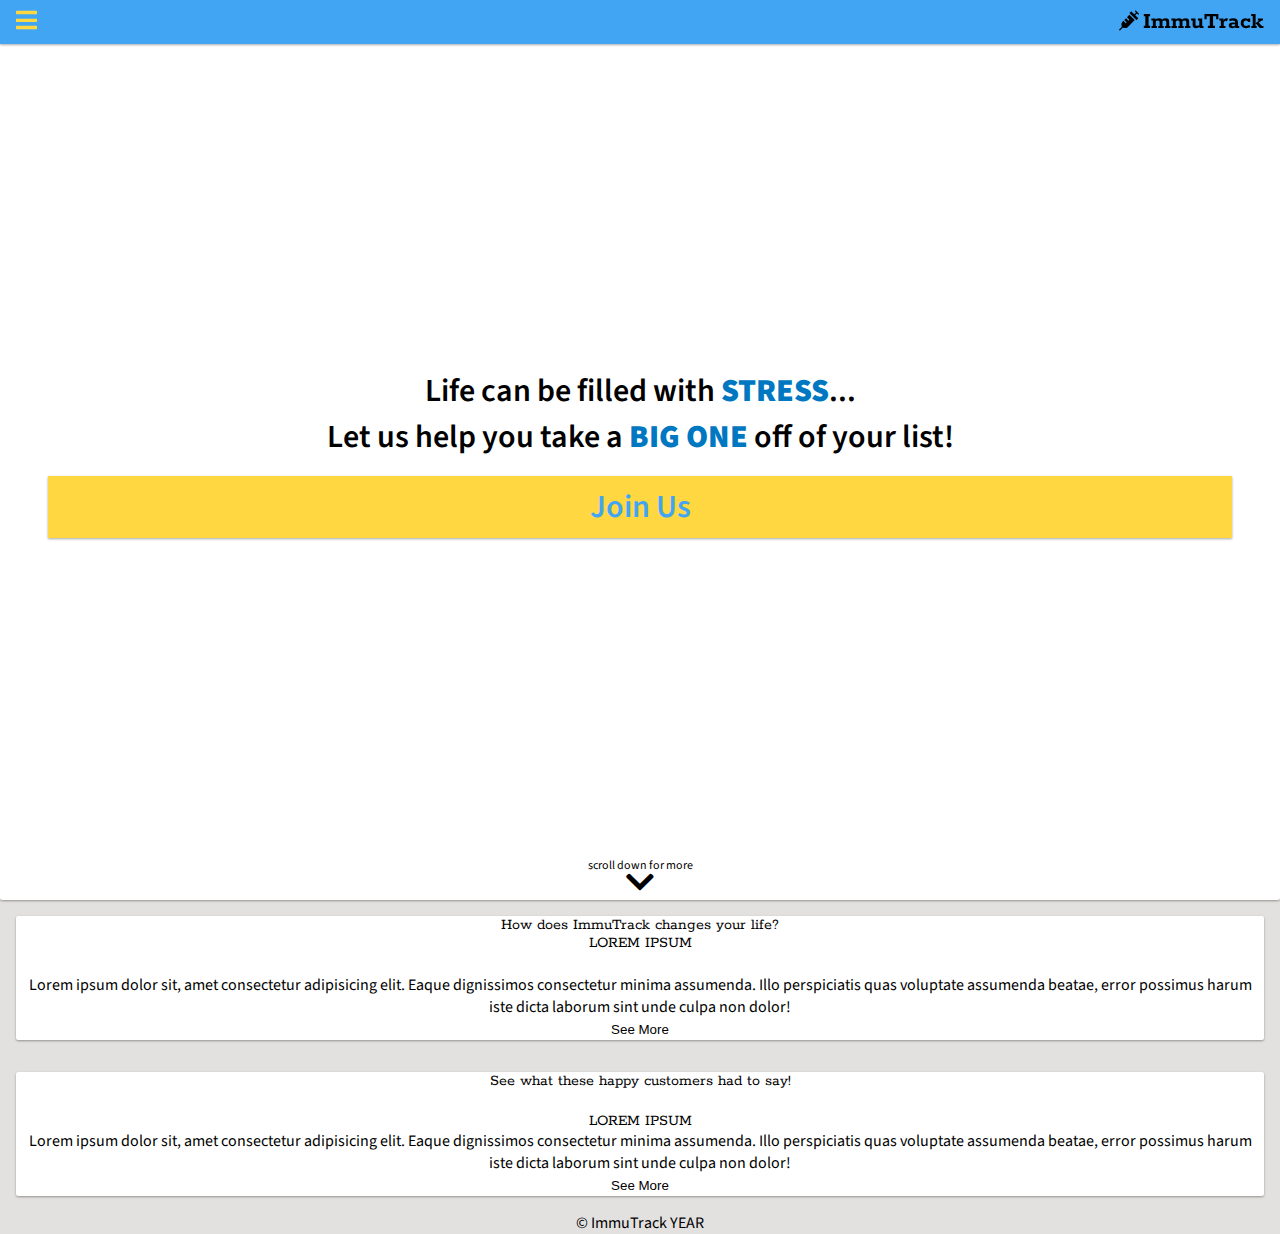
==== commit 8cb0cbfa: "Minor fixes and style changes" ====
--- a/index.html
+++ b/index.html
@@ -5,7 +5,10 @@
     <meta name="viewport" content="width=device-width, initial-scale=1.0" />
     <meta http-equiv="X-UA-Compatible" content="ie=edge" />
     <title>Immunization Tracker</title>
+
     <link rel="stylesheet" href="css/index.css" />
+
+    <script defer src="js/index.js"></script>
   </head>
   <body>
     <header class="nav-bar">
@@ -28,48 +31,48 @@
         </a>
       </ul>
       <ul class="action-buttons">
-        <li><a href="#">Join</a></li>
-        <li><a href="#">Login</a></li>
+        <a href="#"><li>Login</li></a>
+        <a href="#"><li class="join">Join</li></a>
       </ul>
     </nav>
 
-    <div class="container">
-      <div>
-        <section class="call-to-action">
-          <h1>Life can be filled with <span>stress</span>...</h1>
-          <p>Let us help you take a <span>big one</span> off of your list!</p>
-          <button>Join Us</button>
-        </section>
-        <div>
-          <p>scroll down</p>
-          <i class="fas fa-chevron-down"></i>
-        </div>
+    <div class="card home-header">
+      <div></div>
+      <section class="call-to-action">
+        <p>Life can be filled with <span>stress</span>...</p>
+        <p>Let us help you take a <span>big one</span> off of your list!</p>
+        <a class="join">Join Us</a>
+      </section>
+      <div class="scroll">
+        <p>scroll down for more</p>
+        <i class="fas fa-chevron-down"></i>
       </div>
-      <article class="features">
-        <h1>How does ImmuTrack changes your life?</h1>
+    </div>
+
+    <article class="card features">
+      <h1>How does ImmuTrack changes your life?</h1>
+      <section class="feature-card">
+        <h2>LOREM IPSUM</h2>
+        <img src="https://via.placeholder.com/300?text=image+goes+here" alt="" srcset="" />
+        <p>Lorem ipsum dolor sit, amet consectetur adipisicing elit. Eaque dignissimos consectetur minima assumenda. Illo perspiciatis quas voluptate assumenda beatae, error possimus harum iste dicta laborum sint unde culpa non dolor!</p>
+        <button>See More</button>
+      </section>
+    </article>
+
+    <article class="card testimonials">
+      <h1>See what these happy customers had to say!</h1>
+      <section>
+        <img src="https://via.placeholder.com/300?text=happy+face+goes+here" alt="" srcset="" />
         <section class="feature-card">
           <h2>LOREM IPSUM</h2>
-          <img src="https://via.placeholder.com/300?text=image+goes+here" alt="" srcset="" />
-          <p>Lorem ipsum dolor sit, amet consectetur adipisicing elit. Eaque dignissimos consectetur minima assumenda. Illo perspiciatis quas voluptate assumenda beatae, error possimus harum iste dicta laborum sint unde culpa non dolor!</p>
+          <blockquote>Lorem ipsum dolor sit, amet consectetur adipisicing elit. Eaque dignissimos consectetur minima assumenda. Illo perspiciatis quas voluptate assumenda beatae, error possimus harum iste dicta laborum sint unde culpa non dolor!</blockquote>
           <button>See More</button>
         </section>
-      </article>
-      <article class="testimonials">
-        <h1>See what these happy customers had to say!</h1>
-        <section>
-          <img src="https://via.placeholder.com/300?text=happy+face+goes+here" alt="" srcset="" />
-          <section class="feature-card">
-            <h2>LOREM IPSUM</h2>
-            <blockquote>Lorem ipsum dolor sit, amet consectetur adipisicing elit. Eaque dignissimos consectetur minima assumenda. Illo perspiciatis quas voluptate assumenda beatae, error possimus harum iste dicta laborum sint unde culpa non dolor!</blockquote>
-            <button>See More</button>
-          </section>
-        </section>
-      </article>
-      <footer>
-        <p>&copy; <span class="copyright">ImmuTrack YEAR</span></p>
-      </footer>
-    </div>
+      </section>
+    </article>
 
-    <script src="js/index.js"></script>
+    <footer>
+      <p>&copy; <span class="copyright">ImmuTrack YEAR</span></p>
+    </footer>
   </body>
 </html>
--- a/css/index.css
+++ b/css/index.css
@@ -1,6 +1,4 @@
 @charset "UTF-8";
-@import url("https://fonts.googleapis.com/css?family=Corben:400,700");
-@import url("https://fonts.googleapis.com/css?family=Merriweather:300,400,700,900");
 @import url("https://fonts.googleapis.com/css?family=Rokkitt:100,300,400,500,700,900");
 @import url("https://fonts.googleapis.com/css?family=Source+Sans+Pro:200,300,400,600,700,900");
 /*!
@@ -5881,44 +5879,62 @@
 }
 
 body {
+  background: #e2e1e0;
   font: 100% "Source Sans Pro", sans-serif;
+  text-align: center;
 }
 
 h1, h2, h3, h4, h5, h6 {
   font-family: "Rokkitt", serif;
 }
 
-.container {
-  align-content: center;
-  display: flex;
-  flex-flow: row wrap;
-  justify-content: center;
-  margin: 0 auto;
-  text-align: center;
-  width: 98%;
+.card {
+  box-shadow: 0 1px 3px rgba(0, 0, 0, 0.12), 0 1px 2px rgba(0, 0, 0, 0.24);
+  -webkit-transition: all 0.3s cubic-bezier(0.25, 0.8, 0.25, 1);
+  -moz-transition: all 0.3s cubic-bezier(0.25, 0.8, 0.25, 1);
+  -ms-transition: all 0.3s cubic-bezier(0.25, 0.8, 0.25, 1);
+  -o-transition: all 0.3s cubic-bezier(0.25, 0.8, 0.25, 1);
+  transition: all 0.3s cubic-bezier(0.25, 0.8, 0.25, 1);
+  background-color: #ffffff;
+  color: #000000;
+  border-radius: 2px;
+  display: inline-block;
+  margin: 1rem;
+  position: relative;
 }
 
 .nav-bar {
-  background-color: #dddddd;
+  box-shadow: 0 1px 3px rgba(0, 0, 0, 0.12), 0 1px 2px rgba(0, 0, 0, 0.24);
+  -webkit-transition: all 0.3s cubic-bezier(0.25, 0.8, 0.25, 1);
+  -moz-transition: all 0.3s cubic-bezier(0.25, 0.8, 0.25, 1);
+  -ms-transition: all 0.3s cubic-bezier(0.25, 0.8, 0.25, 1);
+  -o-transition: all 0.3s cubic-bezier(0.25, 0.8, 0.25, 1);
+  transition: all 0.3s cubic-bezier(0.25, 0.8, 0.25, 1);
+  z-index: 1;
+  background-color: #42a5f4;
   color: #000000;
   display: flex;
   font-size: 1.5rem;
   justify-content: space-between;
   position: fixed;
+  top: 0;
   width: 100%;
 }
 .nav-bar .open, .nav-bar .close {
+  -webkit-transition: all 0.3s cubic-bezier(0.25, 0.8, 0.25, 1);
+  -moz-transition: all 0.3s cubic-bezier(0.25, 0.8, 0.25, 1);
+  -ms-transition: all 0.3s cubic-bezier(0.25, 0.8, 0.25, 1);
+  -o-transition: all 0.3s cubic-bezier(0.25, 0.8, 0.25, 1);
+  transition: all 0.3s cubic-bezier(0.25, 0.8, 0.25, 1);
   cursor: pointer;
-  padding: 1rem;
-  transition: 0.5s;
+  padding: 0.5rem 1rem;
 }
 .nav-bar .open:hover, .nav-bar .close:hover {
-  color: #555555;
+  color: #ffd740;
 }
 .nav-bar .branding {
   font-weight: 700;
-  padding: 1rem;
-  transition: 0.25s;
+  padding: 0.5rem 1rem;
 }
 .nav-bar .branding i {
   font-size: 1.25rem;
@@ -5926,16 +5942,21 @@
 }
 
 .site-nav {
+  box-shadow: 0 1px 3px rgba(0, 0, 0, 0.12), 0 1px 2px rgba(0, 0, 0, 0.24);
+  -webkit-transition: all 0.3s cubic-bezier(0.25, 0.8, 0.25, 1);
+  -moz-transition: all 0.3s cubic-bezier(0.25, 0.8, 0.25, 1);
+  -ms-transition: all 0.3s cubic-bezier(0.25, 0.8, 0.25, 1);
+  -o-transition: all 0.3s cubic-bezier(0.25, 0.8, 0.25, 1);
+  transition: all 0.3s cubic-bezier(0.25, 0.8, 0.25, 1);
+  background-color: #42a5f4;
+  color: #000000;
+  overflow-x: hidden;
   width: 0;
-  overflow-x: hidden;
   height: 100vh;
-  z-index: 1;
+  z-index: 2;
   position: fixed;
   top: 0;
   left: 0;
-  background-color: #dddddd;
-  color: #000000;
-  transition: 0.5s;
   display: flex;
   flex-direction: column;
   justify-content: space-between;
@@ -5945,9 +5966,9 @@
   font-size: 1.5rem;
   display: block;
   text-decoration: none;
-  transition: 0.25s;
 }
 .site-nav .nav-bar {
+  box-shadow: none;
   position: relative;
 }
 .site-nav .nav-links {
@@ -5955,24 +5976,129 @@
   text-align: right;
 }
 .site-nav .nav-links a {
-  margin: 0.75rem 0;
+  -webkit-transition: all 0.3s cubic-bezier(0.25, 0.8, 0.25, 1);
+  -moz-transition: all 0.3s cubic-bezier(0.25, 0.8, 0.25, 1);
+  -ms-transition: all 0.3s cubic-bezier(0.25, 0.8, 0.25, 1);
+  -o-transition: all 0.3s cubic-bezier(0.25, 0.8, 0.25, 1);
+  transition: all 0.3s cubic-bezier(0.25, 0.8, 0.25, 1);
+  margin: 0.5rem 0;
 }
 .site-nav .nav-links a li {
   margin-right: 2rem;
 }
 .site-nav .nav-links a:hover {
-  background-color: #eeeeee;
+  color: #ffff74;
 }
 .site-nav .nav-links .contact i {
-  background-color: #000000;
-  color: #ffffff;
+  background-color: #0077c1;
+  color: #42a5f4;
+  box-shadow: 0 1px 3px rgba(0, 0, 0, 0.12), 0 1px 2px rgba(0, 0, 0, 0.24);
+  -webkit-transition: all 0.3s cubic-bezier(0.25, 0.8, 0.25, 1);
+  -moz-transition: all 0.3s cubic-bezier(0.25, 0.8, 0.25, 1);
+  -ms-transition: all 0.3s cubic-bezier(0.25, 0.8, 0.25, 1);
+  -o-transition: all 0.3s cubic-bezier(0.25, 0.8, 0.25, 1);
+  transition: all 0.3s cubic-bezier(0.25, 0.8, 0.25, 1);
+  margin-top: 1rem;
   padding: 1rem;
   border-radius: 50%;
-  transition: 0.25s;
 }
 .site-nav .nav-links .contact i:hover {
-  background-color: #555555;
-}
-.site-nav .nav-links .contact:hover {
-  background-color: #dddddd;
-}
+  background-color: #80d6ff;
+  color: #0077c1;
+  box-shadow: 0 19px 38px rgba(0, 0, 0, 0.3), 0 15px 12px rgba(0, 0, 0, 0.22);
+  -webkit-transition: all 0.3s cubic-bezier(0.25, 0.8, 0.25, 1);
+  -moz-transition: all 0.3s cubic-bezier(0.25, 0.8, 0.25, 1);
+  -ms-transition: all 0.3s cubic-bezier(0.25, 0.8, 0.25, 1);
+  -o-transition: all 0.3s cubic-bezier(0.25, 0.8, 0.25, 1);
+  transition: all 0.3s cubic-bezier(0.25, 0.8, 0.25, 1);
+}
+.site-nav .action-buttons {
+  display: flex;
+  justify-content: space-around;
+  margin-bottom: 2rem;
+}
+.site-nav .action-buttons li {
+  background-color: #0077c1;
+  color: #42a5f4;
+  box-shadow: 0 1px 3px rgba(0, 0, 0, 0.12), 0 1px 2px rgba(0, 0, 0, 0.24);
+  -webkit-transition: all 0.3s cubic-bezier(0.25, 0.8, 0.25, 1);
+  -moz-transition: all 0.3s cubic-bezier(0.25, 0.8, 0.25, 1);
+  -ms-transition: all 0.3s cubic-bezier(0.25, 0.8, 0.25, 1);
+  -o-transition: all 0.3s cubic-bezier(0.25, 0.8, 0.25, 1);
+  transition: all 0.3s cubic-bezier(0.25, 0.8, 0.25, 1);
+  color: black;
+  padding: 0.5rem 2.5rem;
+}
+.site-nav .action-buttons li:hover {
+  background-color: #80d6ff;
+  color: #0077c1;
+  box-shadow: 0 19px 38px rgba(0, 0, 0, 0.3), 0 15px 12px rgba(0, 0, 0, 0.22);
+  -webkit-transition: all 0.3s cubic-bezier(0.25, 0.8, 0.25, 1);
+  -moz-transition: all 0.3s cubic-bezier(0.25, 0.8, 0.25, 1);
+  -ms-transition: all 0.3s cubic-bezier(0.25, 0.8, 0.25, 1);
+  -o-transition: all 0.3s cubic-bezier(0.25, 0.8, 0.25, 1);
+  transition: all 0.3s cubic-bezier(0.25, 0.8, 0.25, 1);
+}
+.site-nav .action-buttons li:hover {
+  color: black;
+}
+.site-nav .action-buttons .join {
+  background-color: #ffd740;
+}
+.site-nav .action-buttons .join:hover {
+  background-color: #ffff74;
+}
+
+.home-header {
+  height: 100vh;
+  width: 100vw;
+  margin: 0;
+  display: flex;
+  flex-direction: column;
+  justify-content: space-between;
+}
+.home-header .call-to-action {
+  margin-top: 3rem;
+  padding: 1rem;
+  font-size: 2rem;
+  font-weight: 600;
+}
+.home-header .call-to-action span {
+  color: #0077c1;
+  text-transform: uppercase;
+  font-weight: 900;
+}
+.home-header .call-to-action .join {
+  background-color: #0077c1;
+  color: #42a5f4;
+  box-shadow: 0 1px 3px rgba(0, 0, 0, 0.12), 0 1px 2px rgba(0, 0, 0, 0.24);
+  -webkit-transition: all 0.3s cubic-bezier(0.25, 0.8, 0.25, 1);
+  -moz-transition: all 0.3s cubic-bezier(0.25, 0.8, 0.25, 1);
+  -ms-transition: all 0.3s cubic-bezier(0.25, 0.8, 0.25, 1);
+  -o-transition: all 0.3s cubic-bezier(0.25, 0.8, 0.25, 1);
+  transition: all 0.3s cubic-bezier(0.25, 0.8, 0.25, 1);
+  display: block;
+  margin: 1rem 2rem 0 2rem;
+  padding: 0.5rem 2.5rem;
+  background-color: #ffd740;
+}
+.home-header .call-to-action .join:hover {
+  background-color: #80d6ff;
+  color: #0077c1;
+  box-shadow: 0 19px 38px rgba(0, 0, 0, 0.3), 0 15px 12px rgba(0, 0, 0, 0.22);
+  -webkit-transition: all 0.3s cubic-bezier(0.25, 0.8, 0.25, 1);
+  -moz-transition: all 0.3s cubic-bezier(0.25, 0.8, 0.25, 1);
+  -ms-transition: all 0.3s cubic-bezier(0.25, 0.8, 0.25, 1);
+  -o-transition: all 0.3s cubic-bezier(0.25, 0.8, 0.25, 1);
+  transition: all 0.3s cubic-bezier(0.25, 0.8, 0.25, 1);
+}
+.home-header .call-to-action .join:hover {
+  background-color: #ffff74;
+}
+.home-header .scroll p {
+  font-size: 0.75rem;
+}
+.home-header .scroll i {
+  margin-top: -0.5rem;
+  font-size: 2rem;
+}
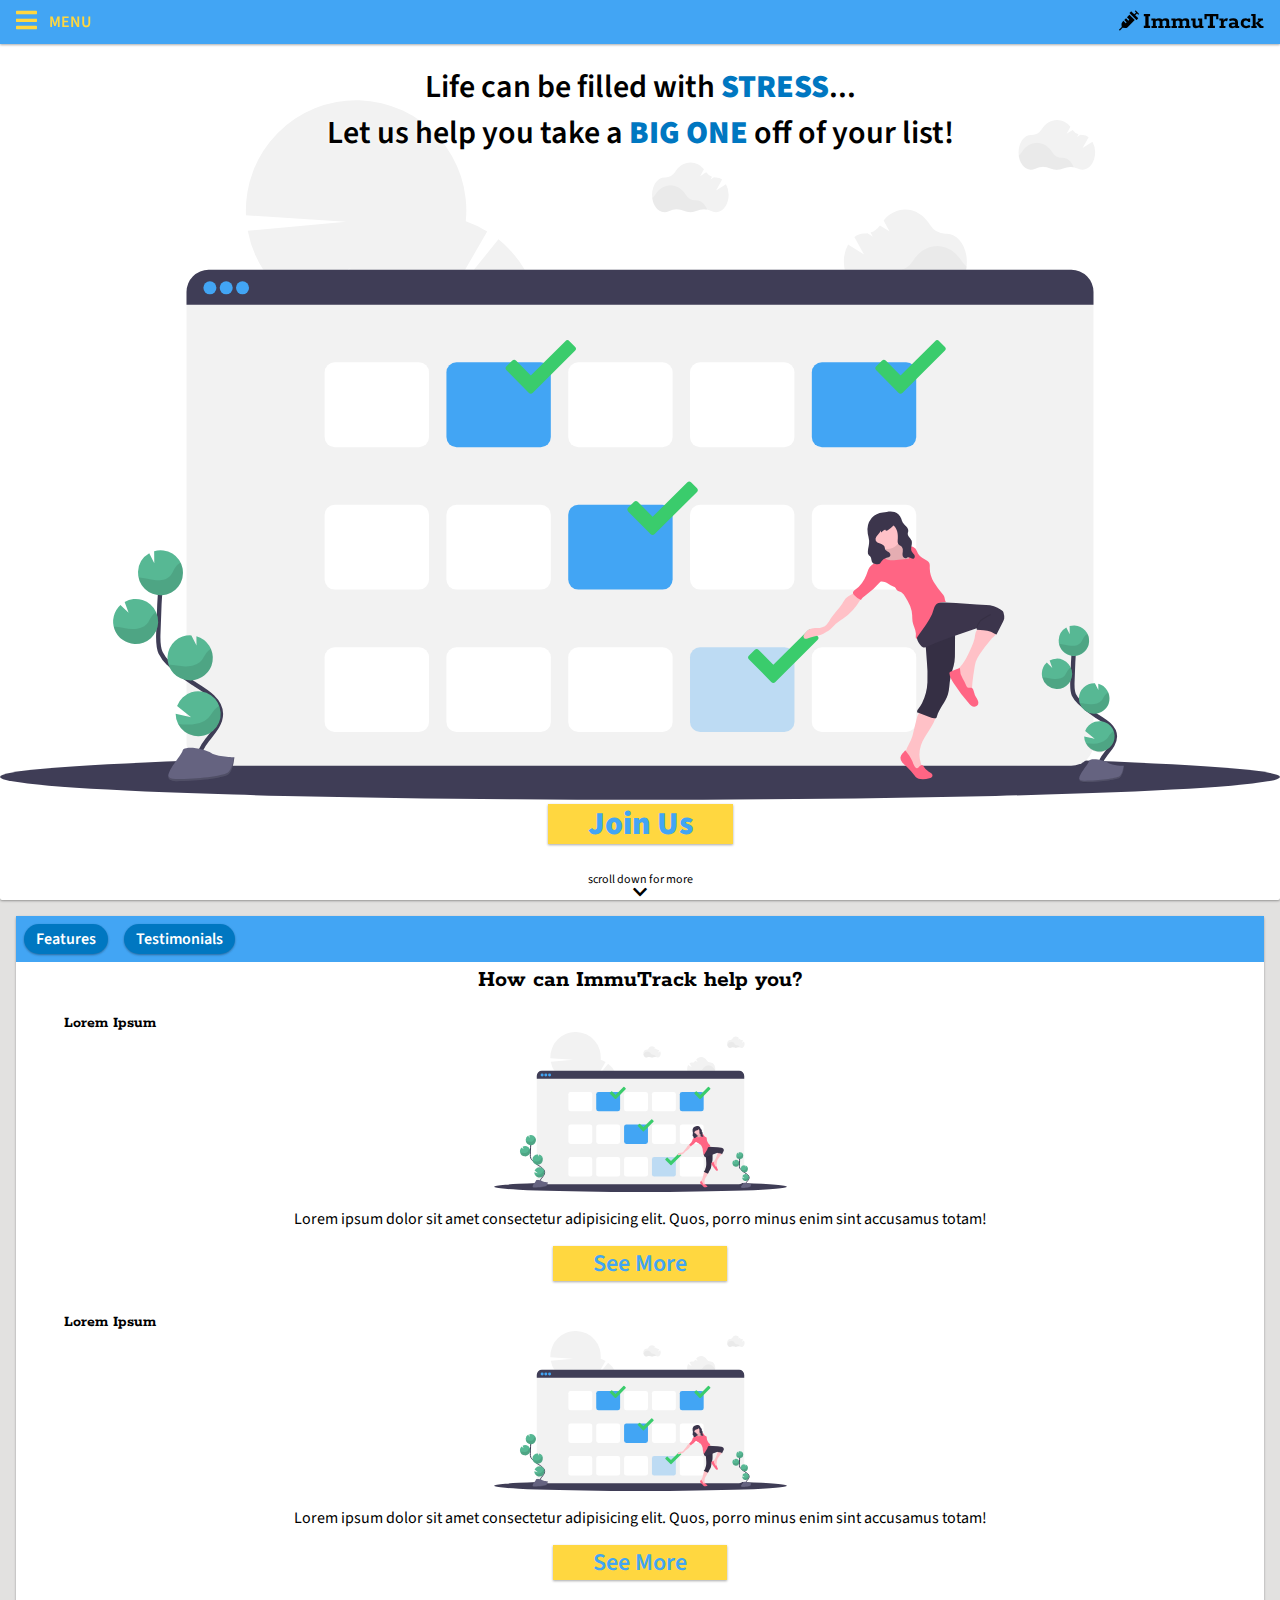
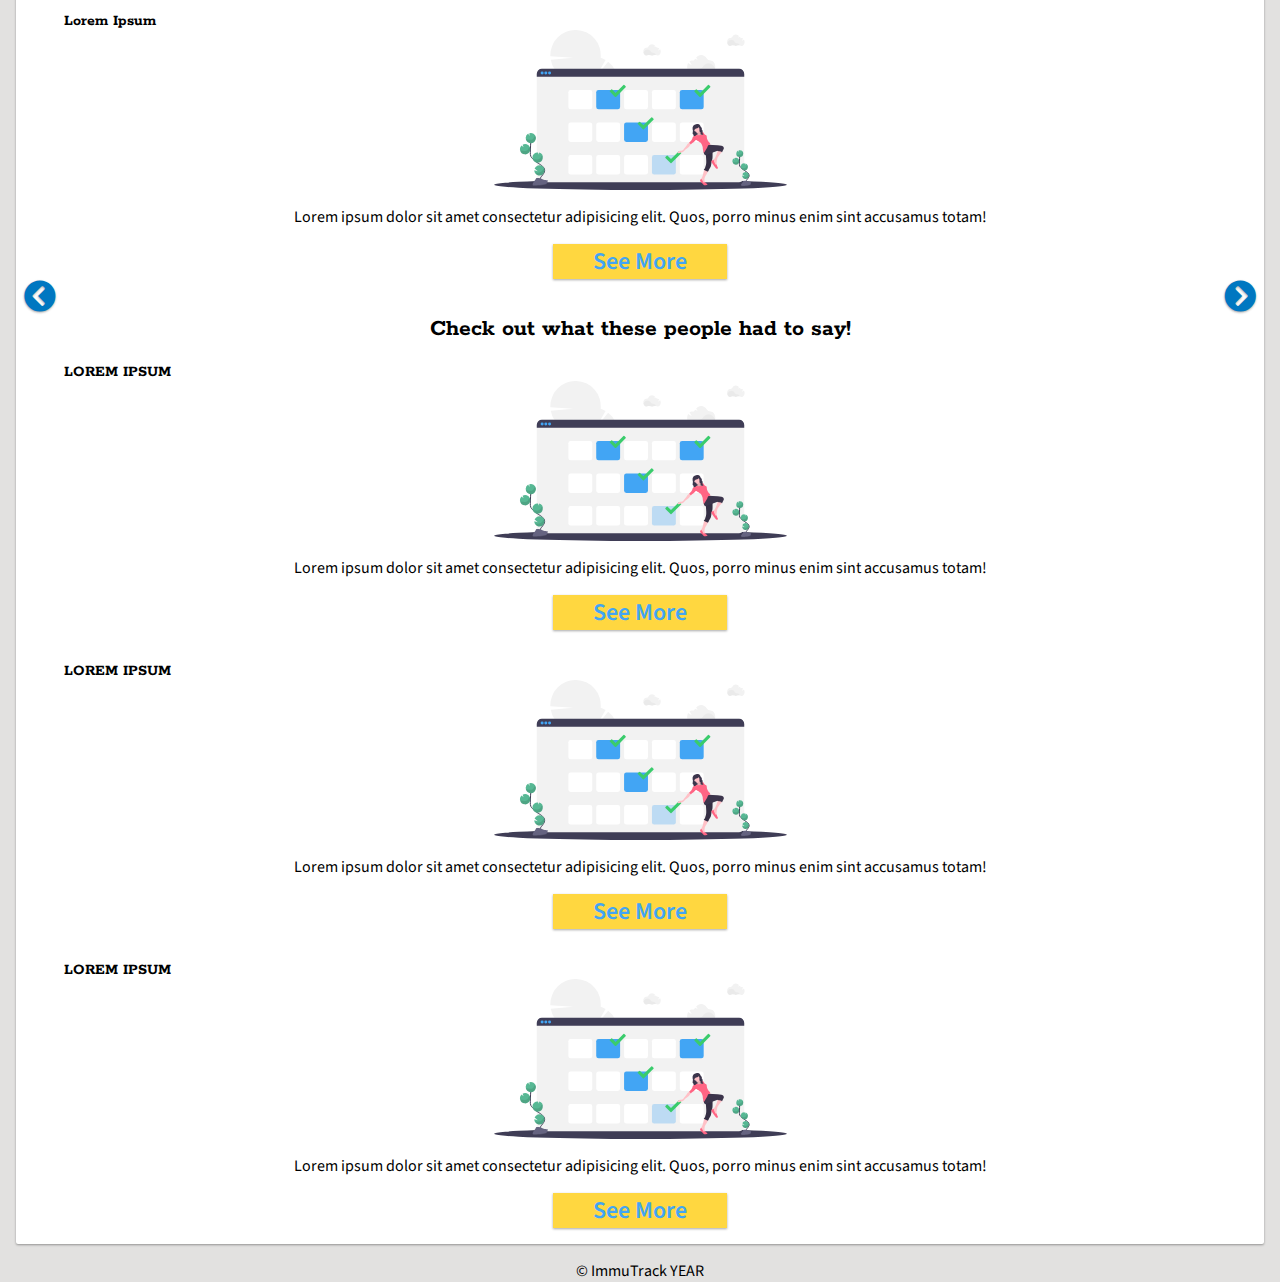
==== commit 7a72d4f1: "styles progressing. nav js complete." ====
--- a/index.html
+++ b/index.html
@@ -10,9 +10,10 @@
 
     <script defer src="js/index.js"></script>
   </head>
-  <body>
+
+  <body class="home">
     <header class="nav-bar">
-      <span class="open fa fa-bars"></span>
+      <p class="open fa fa-bars"><span>Menu</span></p>
       <h1 class="branding"><i class="fas fa-syringe"></i>ImmuTrack</h1>
     </header>
 
@@ -36,40 +37,68 @@
       </ul>
     </nav>
 
-    <div class="card home-header">
-      <div></div>
+    <div class="card header">
       <section class="call-to-action">
         <p>Life can be filled with <span>stress</span>...</p>
         <p>Let us help you take a <span>big one</span> off of your list!</p>
-        <a class="join">Join Us</a>
       </section>
       <div class="scroll">
+        <a class="join">Join Us</a>
         <p>scroll down for more</p>
         <i class="fas fa-chevron-down"></i>
       </div>
     </div>
 
-    <article class="card features">
-      <h1>How does ImmuTrack changes your life?</h1>
-      <section class="feature-card">
-        <h2>LOREM IPSUM</h2>
-        <img src="https://via.placeholder.com/300?text=image+goes+here" alt="" srcset="" />
-        <p>Lorem ipsum dolor sit, amet consectetur adipisicing elit. Eaque dignissimos consectetur minima assumenda. Illo perspiciatis quas voluptate assumenda beatae, error possimus harum iste dicta laborum sint unde culpa non dolor!</p>
-        <button>See More</button>
-      </section>
-    </article>
-
-    <article class="card testimonials">
-      <h1>See what these happy customers had to say!</h1>
-      <section>
-        <img src="https://via.placeholder.com/300?text=happy+face+goes+here" alt="" srcset="" />
-        <section class="feature-card">
-          <h2>LOREM IPSUM</h2>
-          <blockquote>Lorem ipsum dolor sit, amet consectetur adipisicing elit. Eaque dignissimos consectetur minima assumenda. Illo perspiciatis quas voluptate assumenda beatae, error possimus harum iste dicta laborum sint unde culpa non dolor!</blockquote>
-          <button>See More</button>
-        </section>
-      </section>
-    </article>
+    <div class="tabs">
+      <div class="card">
+        <div class="tab-links">
+          <a class="tab-link tab-link-selected" data-tab="feature">Features</a>
+          <a class="tab-link" data-tab="testimonial">Testimonials</a>
+        </div>
+        <span class="arrow prev fas fa-chevron-circle-left"></span>
+        <div class="tab-items">
+          <h1 class="call-tag" data-tab="feature">How can ImmuTrack help you?</h1>
+          <article class="tab-item tab-item-selected" data-tab="feature">
+            <h1>Lorem Ipsum</h1>
+            <div class="image"></div>
+            <p>Lorem ipsum dolor sit amet consectetur adipisicing elit. Quos, porro minus enim sint accusamus totam!</p>
+            <a href="#">See More</a>
+          </article>
+          <article class="tab-item" data-tab="feature">
+            <h1>Lorem Ipsum</h1>
+            <div class="image"></div>
+            <p>Lorem ipsum dolor sit amet consectetur adipisicing elit. Quos, porro minus enim sint accusamus totam!</p>
+            <a href="#">See More</a>
+          </article>
+          <article class="tab-item" data-tab="feature">
+            <h1>Lorem Ipsum</h1>
+            <div class="image"></div>
+            <p>Lorem ipsum dolor sit amet consectetur adipisicing elit. Quos, porro minus enim sint accusamus totam!</p>
+            <a href="#">See More</a>
+          </article>
+          <h1 class="call-tag" data-tab="testimonial">Check out what these people had to say!</h1>
+          <article class="tab-item tab-item-selected" data-tab="testimonial">
+            <h1>LOREM IPSUM</h1>
+            <div class="image"></div>
+            <p>Lorem ipsum dolor sit amet consectetur adipisicing elit. Quos, porro minus enim sint accusamus totam!</p>
+            <a href="#">See More</a>
+          </article>
+          <article class="tab-item" data-tab="testimonial">
+            <h1>LOREM IPSUM</h1>
+            <div class="image"></div>
+            <p>Lorem ipsum dolor sit amet consectetur adipisicing elit. Quos, porro minus enim sint accusamus totam!</p>
+            <a href="#">See More</a>
+          </article>
+          <article class="tab-item" data-tab="testimonial">
+            <h1>LOREM IPSUM</h1>
+            <div class="image"></div>
+            <p>Lorem ipsum dolor sit amet consectetur adipisicing elit. Quos, porro minus enim sint accusamus totam!</p>
+            <a href="#">See More</a>
+          </article>
+        </div>
+        <span class="arrow next fas fa-chevron-circle-right"></span>
+      </div>
+    </div>
 
     <footer>
       <p>&copy; <span class="copyright">ImmuTrack YEAR</span></p>
--- a/css/index.css
+++ b/css/index.css
@@ -5878,6 +5878,13 @@
   cursor: pointer;
 }
 
+html {
+  box-sizing: border-box;
+}
+html *, html *:before, html *:after {
+  box-sizing: inherit;
+}
+
 body {
   background: #e2e1e0;
   font: 100% "Source Sans Pro", sans-serif;
@@ -5898,7 +5905,7 @@
   background-color: #ffffff;
   color: #000000;
   border-radius: 2px;
-  display: inline-block;
+  display: block;
   margin: 1rem;
   position: relative;
 }
@@ -5931,6 +5938,14 @@
 }
 .nav-bar .open:hover, .nav-bar .close:hover {
   color: #ffd740;
+}
+.nav-bar .open span, .nav-bar .close span {
+  font-family: "Source Sans Pro", sans-serif;
+  font-weight: 600;
+  text-transform: uppercase;
+  margin-left: 0.75rem;
+  font-size: 1rem;
+  vertical-align: middle;
 }
 .nav-bar .branding {
   font-weight: 700;
@@ -6049,26 +6064,40 @@
   background-color: #ffff74;
 }
 
-.home-header {
+.home .header {
+  background: url(../img/checking_boxes.svg) no-repeat center;
+  background-color: #ffffff;
+  background-size: contain;
   height: 100vh;
-  width: 100vw;
+  width: 100%;
   margin: 0;
   display: flex;
   flex-direction: column;
   justify-content: space-between;
 }
-.home-header .call-to-action {
+.home .header .call-to-action {
   margin-top: 3rem;
   padding: 1rem;
   font-size: 2rem;
   font-weight: 600;
-}
-.home-header .call-to-action span {
+  text-shadow: 0 0 5px #ffffff;
+}
+.home .header .call-to-action span {
   color: #0077c1;
   text-transform: uppercase;
   font-weight: 900;
 }
-.home-header .call-to-action .join {
+.home .header .scroll {
+  line-height: 0.5rem;
+}
+.home .header .scroll p {
+  font-size: 0.75rem;
+  text-shadow: 0 0 5px #ffffff;
+}
+.home .header .scroll i {
+  font-size: 1rem;
+}
+.home .header .scroll .join {
   background-color: #0077c1;
   color: #42a5f4;
   box-shadow: 0 1px 3px rgba(0, 0, 0, 0.12), 0 1px 2px rgba(0, 0, 0, 0.24);
@@ -6077,12 +6106,14 @@
   -ms-transition: all 0.3s cubic-bezier(0.25, 0.8, 0.25, 1);
   -o-transition: all 0.3s cubic-bezier(0.25, 0.8, 0.25, 1);
   transition: all 0.3s cubic-bezier(0.25, 0.8, 0.25, 1);
-  display: block;
-  margin: 1rem 2rem 0 2rem;
-  padding: 0.5rem 2.5rem;
+  display: inline-block;
+  font-size: 2rem;
+  font-weight: 900;
+  margin: 2rem;
+  padding: 1rem 2.5rem;
   background-color: #ffd740;
 }
-.home-header .call-to-action .join:hover {
+.home .header .scroll .join:hover {
   background-color: #80d6ff;
   color: #0077c1;
   box-shadow: 0 19px 38px rgba(0, 0, 0, 0.3), 0 15px 12px rgba(0, 0, 0, 0.22);
@@ -6092,13 +6123,122 @@
   -o-transition: all 0.3s cubic-bezier(0.25, 0.8, 0.25, 1);
   transition: all 0.3s cubic-bezier(0.25, 0.8, 0.25, 1);
 }
-.home-header .call-to-action .join:hover {
+.home .header .scroll .join:hover {
   background-color: #ffff74;
 }
-.home-header .scroll p {
-  font-size: 0.75rem;
-}
-.home-header .scroll i {
-  margin-top: -0.5rem;
+.home .tabs {
+  width: 100%;
+  margin: 1rem 0;
+}
+.home .tabs .card {
+  position: relative;
+}
+.home .tabs .card .tab-links {
+  width: 100%;
+  background-color: #42a5f4;
+  display: flex;
+  flex-flow: row-wrap;
+  justify-content: flex-start;
+}
+.home .tabs .card .tab-links .tab-link {
+  background-color: #0077c1;
+  color: #42a5f4;
+  box-shadow: 0 1px 3px rgba(0, 0, 0, 0.12), 0 1px 2px rgba(0, 0, 0, 0.24);
+  -webkit-transition: all 0.3s cubic-bezier(0.25, 0.8, 0.25, 1);
+  -moz-transition: all 0.3s cubic-bezier(0.25, 0.8, 0.25, 1);
+  -ms-transition: all 0.3s cubic-bezier(0.25, 0.8, 0.25, 1);
+  -o-transition: all 0.3s cubic-bezier(0.25, 0.8, 0.25, 1);
+  transition: all 0.3s cubic-bezier(0.25, 0.8, 0.25, 1);
+  margin: 0.5rem;
+  padding: 0.25rem 0.75rem;
+  font-weight: 600;
+  border-radius: 1rem;
+  color: #ffffff;
+}
+.home .tabs .card .tab-links .tab-link:hover {
+  background-color: #80d6ff;
+  color: #0077c1;
+  box-shadow: 0 19px 38px rgba(0, 0, 0, 0.3), 0 15px 12px rgba(0, 0, 0, 0.22);
+  -webkit-transition: all 0.3s cubic-bezier(0.25, 0.8, 0.25, 1);
+  -moz-transition: all 0.3s cubic-bezier(0.25, 0.8, 0.25, 1);
+  -ms-transition: all 0.3s cubic-bezier(0.25, 0.8, 0.25, 1);
+  -o-transition: all 0.3s cubic-bezier(0.25, 0.8, 0.25, 1);
+  transition: all 0.3s cubic-bezier(0.25, 0.8, 0.25, 1);
+}
+.home .tabs .card .tab-links .tab-link:hover {
+  background-color: #42a5f4;
+  color: #ffff74;
+}
+.home .tabs .card .arrow {
+  cursor: pointer;
+  position: absolute;
+  color: #0077c1;
+  top: 50%;
   font-size: 2rem;
-}
+  text-shadow: 0 1px 3px rgba(0, 0, 0, 0.12), 0 1px 2px rgba(0, 0, 0, 0.24);
+  -webkit-transition: all 0.3s cubic-bezier(0.25, 0.8, 0.25, 1);
+  -moz-transition: all 0.3s cubic-bezier(0.25, 0.8, 0.25, 1);
+  -ms-transition: all 0.3s cubic-bezier(0.25, 0.8, 0.25, 1);
+  -o-transition: all 0.3s cubic-bezier(0.25, 0.8, 0.25, 1);
+  transition: all 0.3s cubic-bezier(0.25, 0.8, 0.25, 1);
+}
+.home .tabs .card .arrow:hover {
+  text-shadow: 0 19px 38px rgba(0, 0, 0, 0.3), 0 15px 12px rgba(0, 0, 0, 0.22);
+}
+.home .tabs .card .prev {
+  left: 0.5rem;
+}
+.home .tabs .card .next {
+  right: 0.5rem;
+}
+.home .tabs .card .tab-items .call-tag {
+  font-weight: 700;
+  font-size: 1.5rem;
+  padding: 0.25rem;
+}
+.home .tabs .card .tab-items .tab-item {
+  margin: 1rem 3rem;
+}
+.home .tabs .card .tab-items .tab-item h1 {
+  font-weight: 700;
+  text-align: left;
+}
+.home .tabs .card .tab-items .tab-item p {
+  margin: 1rem 0;
+}
+.home .tabs .card .tab-items .tab-item a {
+  background-color: #0077c1;
+  color: #42a5f4;
+  box-shadow: 0 1px 3px rgba(0, 0, 0, 0.12), 0 1px 2px rgba(0, 0, 0, 0.24);
+  -webkit-transition: all 0.3s cubic-bezier(0.25, 0.8, 0.25, 1);
+  -moz-transition: all 0.3s cubic-bezier(0.25, 0.8, 0.25, 1);
+  -ms-transition: all 0.3s cubic-bezier(0.25, 0.8, 0.25, 1);
+  -o-transition: all 0.3s cubic-bezier(0.25, 0.8, 0.25, 1);
+  transition: all 0.3s cubic-bezier(0.25, 0.8, 0.25, 1);
+  font-size: 1.5rem;
+  display: inline-block;
+  text-decoration: none;
+  font-weight: 600;
+  margin: 0 1rem 1rem 1rem;
+  padding: 0 2.5rem;
+  background-color: #ffd740;
+}
+.home .tabs .card .tab-items .tab-item a:hover {
+  background-color: #80d6ff;
+  color: #0077c1;
+  box-shadow: 0 19px 38px rgba(0, 0, 0, 0.3), 0 15px 12px rgba(0, 0, 0, 0.22);
+  -webkit-transition: all 0.3s cubic-bezier(0.25, 0.8, 0.25, 1);
+  -moz-transition: all 0.3s cubic-bezier(0.25, 0.8, 0.25, 1);
+  -ms-transition: all 0.3s cubic-bezier(0.25, 0.8, 0.25, 1);
+  -o-transition: all 0.3s cubic-bezier(0.25, 0.8, 0.25, 1);
+  transition: all 0.3s cubic-bezier(0.25, 0.8, 0.25, 1);
+}
+.home .tabs .card .tab-items .tab-item a:hover {
+  background-color: #ffff74;
+}
+.home .tabs .card .tab-items .tab-item .image {
+  width: 100%;
+  height: 10rem;
+  background: url(../img/checking_boxes.svg) no-repeat center;
+  background-size: contain;
+}
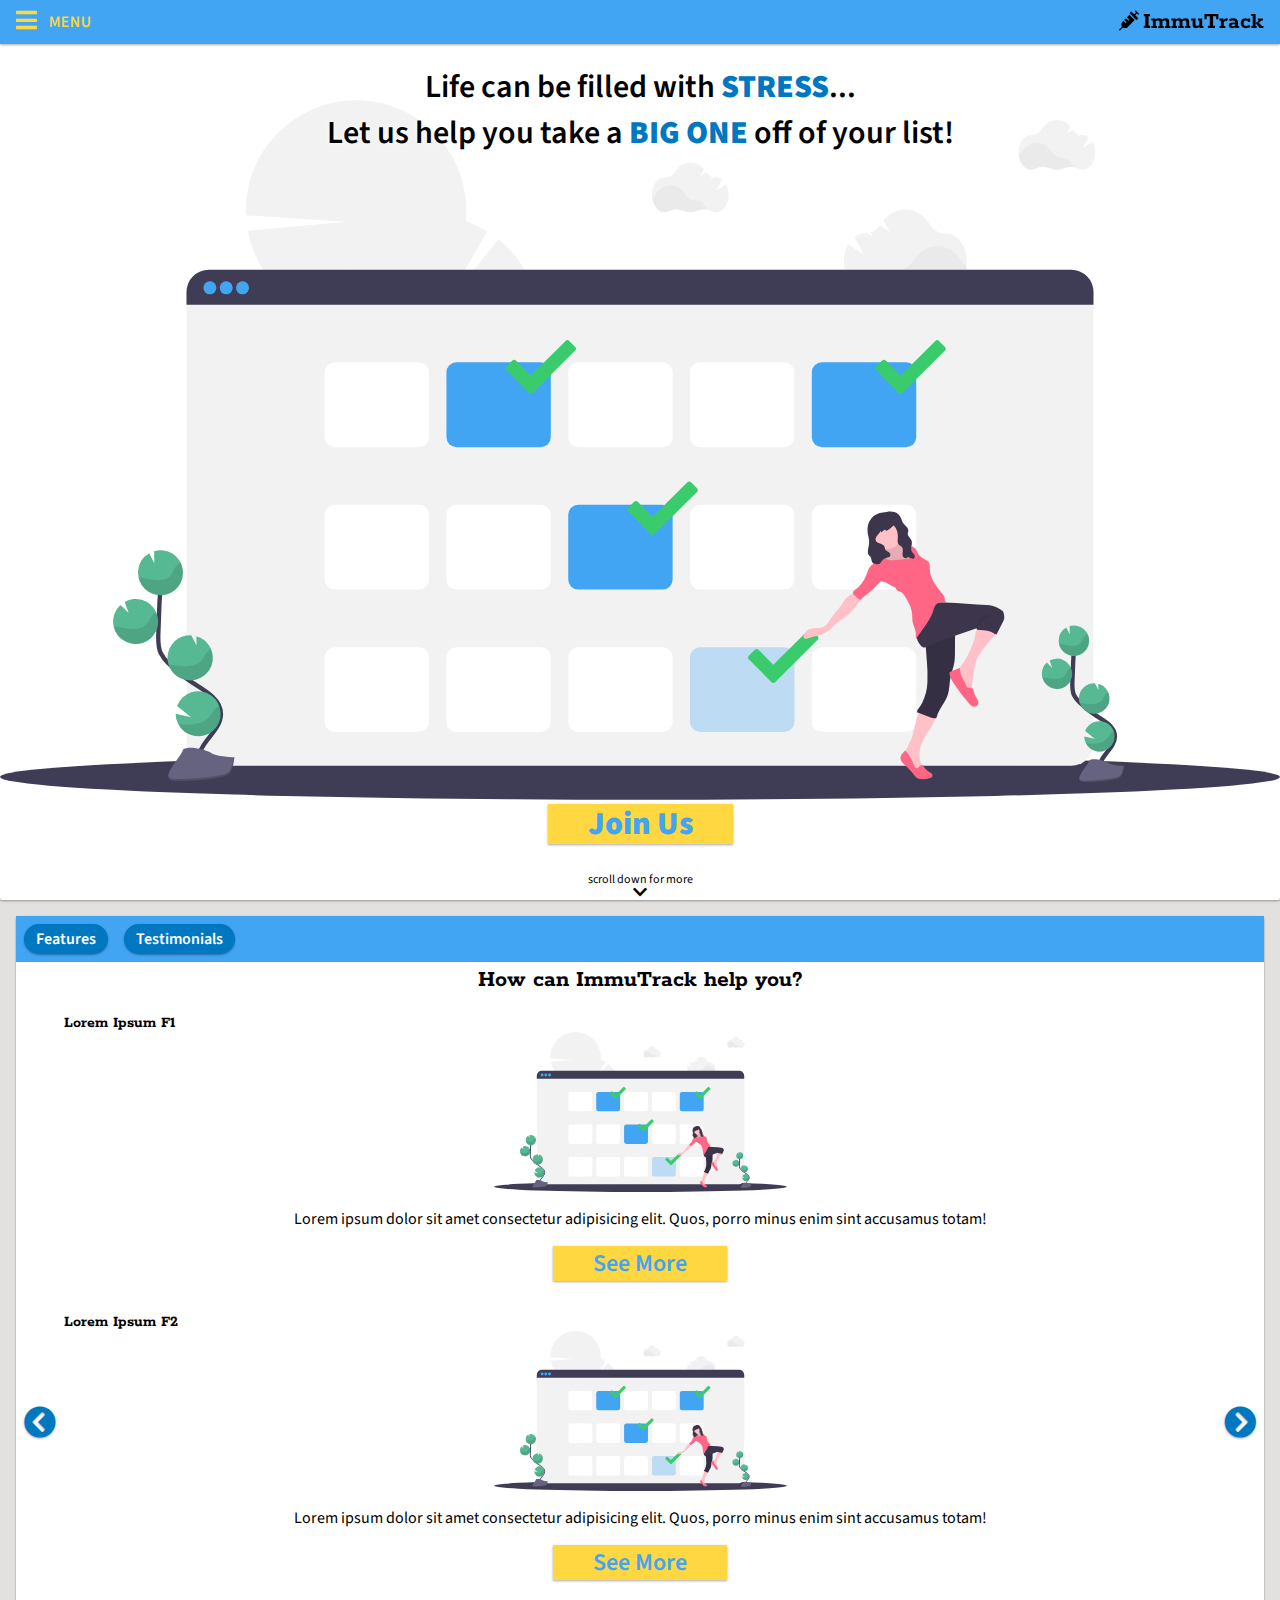
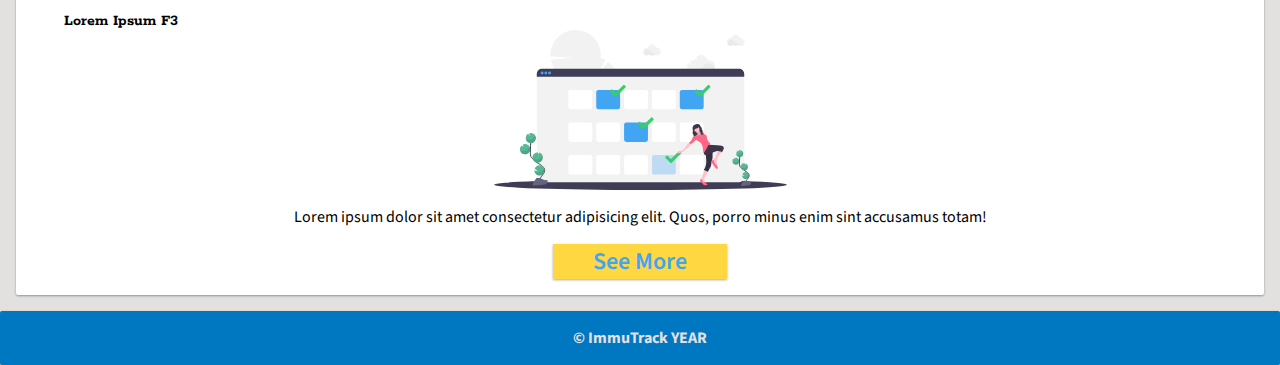
==== commit 9c4ef07a: "Home layout and style almost complete. JS menu and card toggle complete. To add carousel and related" ====
--- a/index.html
+++ b/index.html
@@ -52,45 +52,45 @@
     <div class="tabs">
       <div class="card">
         <div class="tab-links">
-          <a class="tab-link tab-link-selected" data-tab="feature">Features</a>
+          <a class="tab-link active" data-tab="feature">Features</a>
           <a class="tab-link" data-tab="testimonial">Testimonials</a>
         </div>
         <span class="arrow prev fas fa-chevron-circle-left"></span>
         <div class="tab-items">
           <h1 class="call-tag" data-tab="feature">How can ImmuTrack help you?</h1>
-          <article class="tab-item tab-item-selected" data-tab="feature">
-            <h1>Lorem Ipsum</h1>
+          <article class="tab-item active" data-tab="feature">
+            <h1>Lorem Ipsum F1</h1>
             <div class="image"></div>
             <p>Lorem ipsum dolor sit amet consectetur adipisicing elit. Quos, porro minus enim sint accusamus totam!</p>
             <a href="#">See More</a>
           </article>
           <article class="tab-item" data-tab="feature">
-            <h1>Lorem Ipsum</h1>
+            <h1>Lorem Ipsum F2</h1>
             <div class="image"></div>
             <p>Lorem ipsum dolor sit amet consectetur adipisicing elit. Quos, porro minus enim sint accusamus totam!</p>
             <a href="#">See More</a>
           </article>
           <article class="tab-item" data-tab="feature">
-            <h1>Lorem Ipsum</h1>
+            <h1>Lorem Ipsum F3</h1>
             <div class="image"></div>
             <p>Lorem ipsum dolor sit amet consectetur adipisicing elit. Quos, porro minus enim sint accusamus totam!</p>
             <a href="#">See More</a>
           </article>
           <h1 class="call-tag" data-tab="testimonial">Check out what these people had to say!</h1>
-          <article class="tab-item tab-item-selected" data-tab="testimonial">
-            <h1>LOREM IPSUM</h1>
+          <article class="tab-item active" data-tab="testimonial">
+            <h1>LOREM IPSUM T1</h1>
             <div class="image"></div>
             <p>Lorem ipsum dolor sit amet consectetur adipisicing elit. Quos, porro minus enim sint accusamus totam!</p>
             <a href="#">See More</a>
           </article>
           <article class="tab-item" data-tab="testimonial">
-            <h1>LOREM IPSUM</h1>
+            <h1>LOREM IPSUM T2</h1>
             <div class="image"></div>
             <p>Lorem ipsum dolor sit amet consectetur adipisicing elit. Quos, porro minus enim sint accusamus totam!</p>
             <a href="#">See More</a>
           </article>
           <article class="tab-item" data-tab="testimonial">
-            <h1>LOREM IPSUM</h1>
+            <h1>LOREM IPSUM T3</h1>
             <div class="image"></div>
             <p>Lorem ipsum dolor sit amet consectetur adipisicing elit. Quos, porro minus enim sint accusamus totam!</p>
             <a href="#">See More</a>
@@ -100,7 +100,7 @@
       </div>
     </div>
 
-    <footer>
+    <footer class="card">
       <p>&copy; <span class="copyright">ImmuTrack YEAR</span></p>
     </footer>
   </body>
--- a/css/index.css
+++ b/css/index.css
@@ -6064,6 +6064,14 @@
   background-color: #ffff74;
 }
 
+footer.card {
+  background-color: #0077c1;
+  color: #e2e1e0;
+  font-weight: 700;
+  padding: 1rem;
+  margin: 0;
+}
+
 .home .header {
   background: url(../img/checking_boxes.svg) no-repeat center;
   background-color: #ffffff;
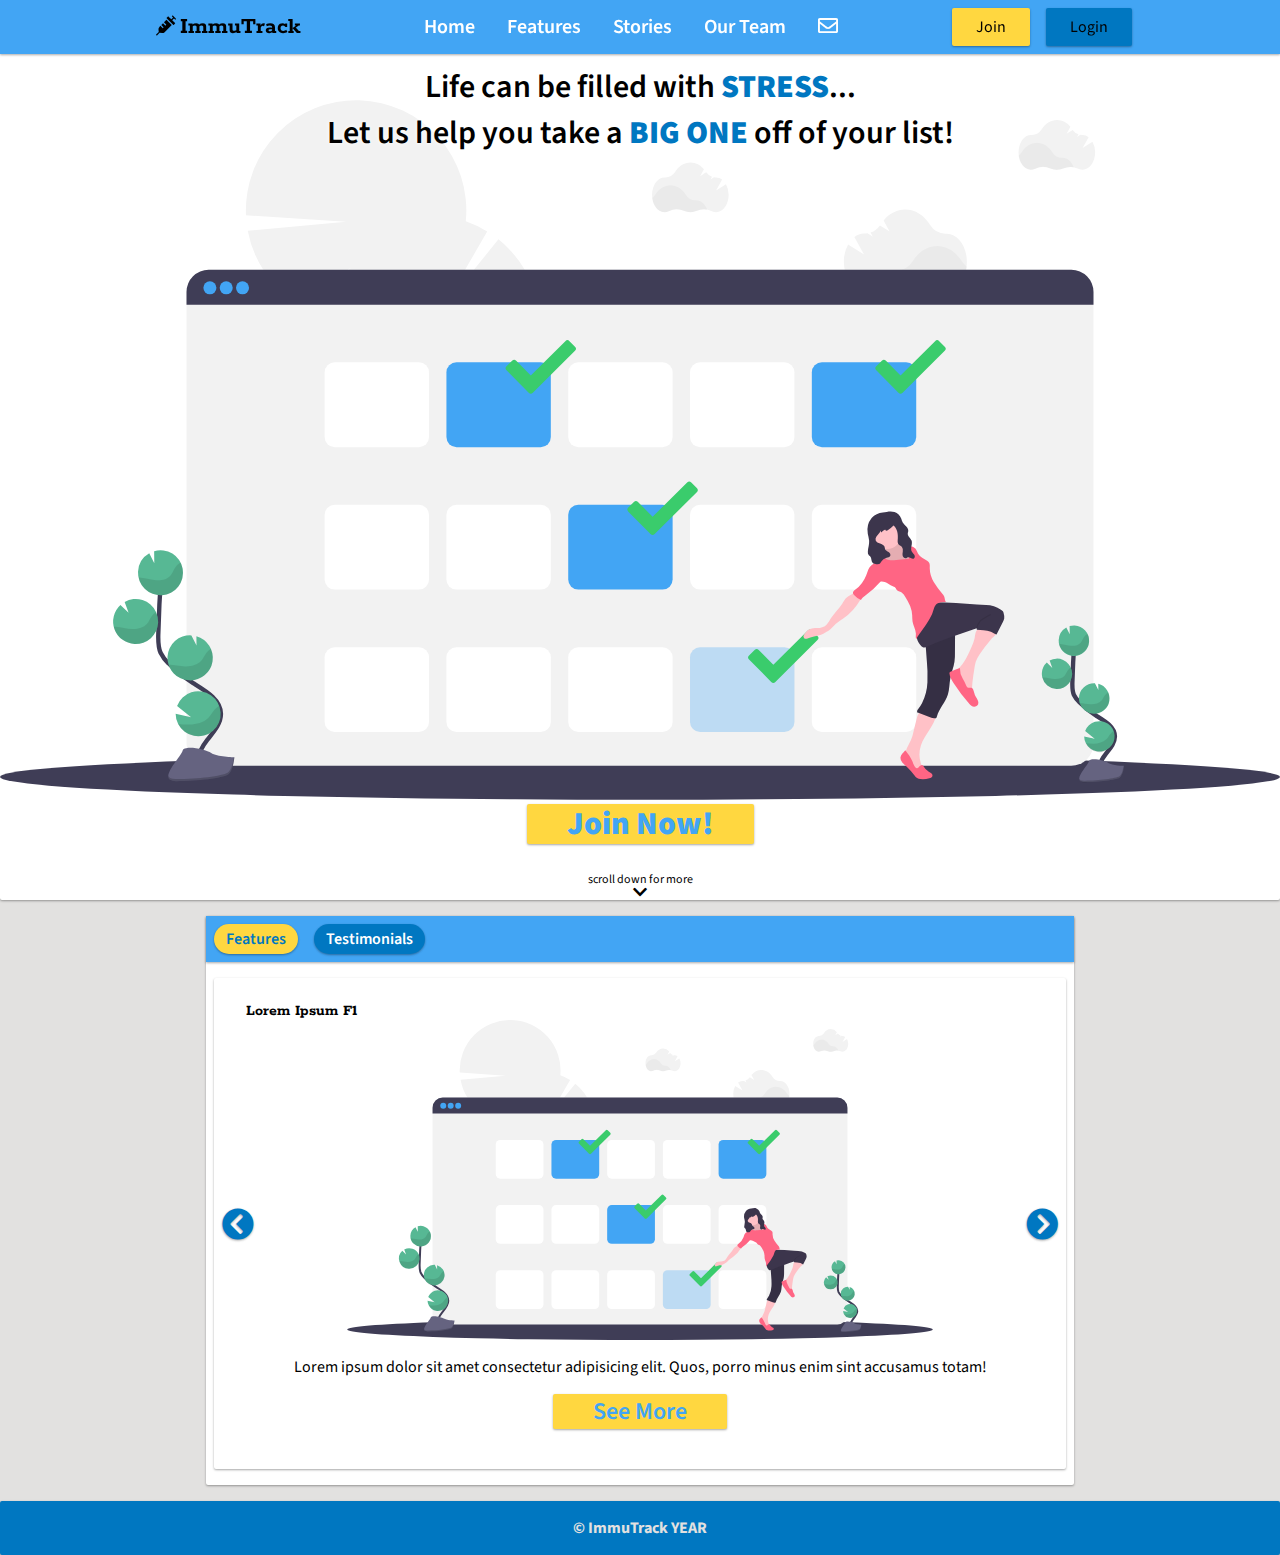
==== commit 7235b240: "home page mobile, phablet, tablet, and desktop views are complete. JS wired up and fully functional." ====
--- a/index.html
+++ b/index.html
@@ -13,9 +13,39 @@
 
   <body class="home">
     <header class="nav-bar">
-      <p class="open fa fa-bars"><span>Menu</span></p>
-      <h1 class="branding"><i class="fas fa-syringe"></i>ImmuTrack</h1>
+      <div class="container">
+        <p class="open fa fa-bars"><span>Menu</span></p>
+        <h1 class="branding"><i class="fas fa-syringe"></i>ImmuTrack</h1>
+        <ul class="nav-links">
+          <a href="./index.html"><li>Home</li></a>
+          <a href="#"><li>Features</li></a>
+          <a href="#"><li>Stories</li></a>
+          <a href="#"><li>Our Team</li></a>
+          <a class="contact" href="#">
+            <li><i class="far fa-envelope"></i></li>
+          </a>
+        </ul>
+        <div class="action-buttons">
+          <a href="#" class="join join-button">Join</a>
+          <a href="https://confident-bardeen-cd396a.netlify.com/login">Login</a>
+        </div>
+      </div>
     </header>
+
+    <section class="card join-popup">
+      <a class="fa fa-times join-close"></a>
+      <h1>Please choose one of the following:</h1>
+      <div>
+        <a class="join" href="https://confident-bardeen-cd396a.netlify.com/register-patient">
+          Join
+          <p>as Patient</p>
+        </a>
+        <a class="join" href="https://confident-bardeen-cd396a.netlify.com/register-provider">
+          Join
+          <p>as Provider</p>
+        </a>
+      </div>
+    </section>
 
     <nav class="site-nav">
       <div class="nav-bar">
@@ -23,7 +53,7 @@
         <h1 class="branding"><i class="fas fa-syringe"></i>ImmuTrack</h1>
       </div>
       <ul class="nav-links">
-        <a href="#"><li>Home</li></a>
+        <a href="./index.html"><li>Home</li></a>
         <a href="#"><li>Features</li></a>
         <a href="#"><li>Stories</li></a>
         <a href="#"><li>Our Team</li></a>
@@ -31,10 +61,19 @@
           <li><i class="far fa-envelope"></i></li>
         </a>
       </ul>
-      <ul class="action-buttons">
-        <a href="#"><li>Login</li></a>
-        <a href="#"><li class="join">Join</li></a>
-      </ul>
+      <div class="action-buttons">
+        <div class="join-stack">
+          <a class="join" href="https://confident-bardeen-cd396a.netlify.com/register-patient">
+            Join
+            <p>as Patient</p>
+          </a>
+          <a class="join" href="https://confident-bardeen-cd396a.netlify.com/register-provider">
+            Join
+            <p>as Provider</p>
+          </a>
+        </div>
+        <a href="https://confident-bardeen-cd396a.netlify.com/login">Login</a>
+      </div>
     </nav>
 
     <div class="card header">
@@ -43,7 +82,7 @@
         <p>Let us help you take a <span>big one</span> off of your list!</p>
       </section>
       <div class="scroll">
-        <a class="join">Join Us</a>
+        <a class="join">Join Now!</a>
         <p>scroll down for more</p>
         <i class="fas fa-chevron-down"></i>
       </div>
@@ -55,53 +94,57 @@
           <a class="tab-link active" data-tab="feature">Features</a>
           <a class="tab-link" data-tab="testimonial">Testimonials</a>
         </div>
-        <span class="arrow prev fas fa-chevron-circle-left"></span>
-        <div class="tab-items">
-          <h1 class="call-tag" data-tab="feature">How can ImmuTrack help you?</h1>
-          <article class="tab-item active" data-tab="feature">
+        <div class="card carousel active" data-tab="feature">
+          <h1 class="call-tag">How can ImmuTrack help you?</h1>
+          <article class="slide active" data-tab="feature">
             <h1>Lorem Ipsum F1</h1>
             <div class="image"></div>
             <p>Lorem ipsum dolor sit amet consectetur adipisicing elit. Quos, porro minus enim sint accusamus totam!</p>
             <a href="#">See More</a>
           </article>
-          <article class="tab-item" data-tab="feature">
+          <article class="slide" data-tab="feature">
             <h1>Lorem Ipsum F2</h1>
             <div class="image"></div>
             <p>Lorem ipsum dolor sit amet consectetur adipisicing elit. Quos, porro minus enim sint accusamus totam!</p>
             <a href="#">See More</a>
           </article>
-          <article class="tab-item" data-tab="feature">
+          <article class="slide" data-tab="feature">
             <h1>Lorem Ipsum F3</h1>
             <div class="image"></div>
             <p>Lorem ipsum dolor sit amet consectetur adipisicing elit. Quos, porro minus enim sint accusamus totam!</p>
             <a href="#">See More</a>
           </article>
-          <h1 class="call-tag" data-tab="testimonial">Check out what these people had to say!</h1>
-          <article class="tab-item active" data-tab="testimonial">
+          <span class="arrow prev fas fa-chevron-circle-left" data-tab="feature"></span>
+          <span class="arrow next fas fa-chevron-circle-right" data-tab="feature"></span>
+        </div>
+        <div class="card carousel" data-tab="testimonial">
+          <h1 class="call-tag">Check out what these people had to say!</h1>
+          <article class="slide active" data-tab="testimonial">
             <h1>LOREM IPSUM T1</h1>
             <div class="image"></div>
             <p>Lorem ipsum dolor sit amet consectetur adipisicing elit. Quos, porro minus enim sint accusamus totam!</p>
             <a href="#">See More</a>
           </article>
-          <article class="tab-item" data-tab="testimonial">
+          <article class="slide" data-tab="testimonial">
             <h1>LOREM IPSUM T2</h1>
             <div class="image"></div>
             <p>Lorem ipsum dolor sit amet consectetur adipisicing elit. Quos, porro minus enim sint accusamus totam!</p>
             <a href="#">See More</a>
           </article>
-          <article class="tab-item" data-tab="testimonial">
+          <article class="slide" data-tab="testimonial">
             <h1>LOREM IPSUM T3</h1>
             <div class="image"></div>
             <p>Lorem ipsum dolor sit amet consectetur adipisicing elit. Quos, porro minus enim sint accusamus totam!</p>
             <a href="#">See More</a>
           </article>
+          <span class="arrow prev fas fa-chevron-circle-left" data-tab="testimonial"></span>
+          <span class="arrow next fas fa-chevron-circle-right" data-tab="testimonial"></span>
         </div>
-        <span class="arrow next fas fa-chevron-circle-right"></span>
       </div>
     </div>
 
     <footer class="card">
-      <p>&copy; <span class="copyright">ImmuTrack YEAR</span></p>
+      <p>&copy; ImmuTrack <span class="copyright">YEAR</span></p>
     </footer>
   </body>
 </html>
--- a/css/index.css
+++ b/css/index.css
@@ -5910,6 +5910,19 @@
   position: relative;
 }
 
+.overlay:after {
+  content: "";
+  display: block;
+  position: fixed;
+  padding: 100px 0;
+  width: 100%;
+  height: 100%;
+  top: 0;
+  left: 0;
+  background-color: rgba(0, 0, 0, 0.5);
+  z-index: 2;
+}
+
 .nav-bar {
   box-shadow: 0 1px 3px rgba(0, 0, 0, 0.12), 0 1px 2px rgba(0, 0, 0, 0.24);
   -webkit-transition: all 0.3s cubic-bezier(0.25, 0.8, 0.25, 1);
@@ -5920,14 +5933,194 @@
   z-index: 1;
   background-color: #42a5f4;
   color: #000000;
+  position: fixed;
+  top: 0;
+  width: 100%;
+}
+.nav-bar .container {
   display: flex;
   font-size: 1.5rem;
   justify-content: space-between;
-  position: fixed;
+  align-items: center;
+  width: 100%;
+  margin: 0 auto;
+}
+@media (min-width: 1000px) {
+  .nav-bar .container {
+    max-width: 1000px;
+  }
+}
+.nav-bar .container a {
+  color: #000000;
+  font-size: 1.5rem;
+  display: block;
+  text-decoration: none;
+}
+.nav-bar .container .nav-links {
+  display: none;
+  justify-content: center;
+}
+@media (min-width: 1000px) {
+  .nav-bar .container .nav-links {
+    display: flex;
+  }
+}
+.nav-bar .container .nav-links a {
+  font-size: 1.25rem;
+  padding: 0.5rem 1rem;
+  font-weight: 600;
+  color: #ffffff;
+}
+.nav-bar .container .nav-links a:hover {
+  color: #ffd740;
+}
+.nav-bar .container .action-buttons {
+  display: none;
+}
+@media (min-width: 1000px) {
+  .nav-bar .container .action-buttons {
+    display: flex;
+  }
+}
+.nav-bar .container .action-buttons a, .nav-bar .container .action-buttons span {
+  background-color: #0077c1;
+  color: #42a5f4;
+  border-radius: 2px;
+  box-shadow: 0 1px 3px rgba(0, 0, 0, 0.12), 0 1px 2px rgba(0, 0, 0, 0.24);
+  -webkit-transition: all 0.3s cubic-bezier(0.25, 0.8, 0.25, 1);
+  -moz-transition: all 0.3s cubic-bezier(0.25, 0.8, 0.25, 1);
+  -ms-transition: all 0.3s cubic-bezier(0.25, 0.8, 0.25, 1);
+  -o-transition: all 0.3s cubic-bezier(0.25, 0.8, 0.25, 1);
+  transition: all 0.3s cubic-bezier(0.25, 0.8, 0.25, 1);
+  color: black;
+  font-size: 1rem;
+  padding: 0.5rem 1.5rem;
+  margin: 0.5rem;
+  list-style: none;
+}
+.nav-bar .container .action-buttons a:hover, .nav-bar .container .action-buttons span:hover {
+  background-color: #80d6ff;
+  color: #0077c1;
+  box-shadow: 0 19px 38px rgba(0, 0, 0, 0.3), 0 15px 12px rgba(0, 0, 0, 0.22);
+  -webkit-transition: all 0.3s cubic-bezier(0.25, 0.8, 0.25, 1);
+  -moz-transition: all 0.3s cubic-bezier(0.25, 0.8, 0.25, 1);
+  -ms-transition: all 0.3s cubic-bezier(0.25, 0.8, 0.25, 1);
+  -o-transition: all 0.3s cubic-bezier(0.25, 0.8, 0.25, 1);
+  transition: all 0.3s cubic-bezier(0.25, 0.8, 0.25, 1);
+}
+.nav-bar .container .action-buttons a:hover, .nav-bar .container .action-buttons span:hover {
+  color: black;
+}
+.nav-bar .container .action-buttons .join {
+  background-color: #ffd740;
+}
+.nav-bar .container .action-buttons .join:hover {
+  background-color: #ffff74;
+}
+.nav-bar .container .action-buttons .join p {
+  font-size: 0.75rem;
+  line-height: 1rem;
+}
+
+.join-popup {
+  display: none;
+  font-family: "Source Sans Pro", sans-serif;
+  font-weight: 600;
+  margin: 0;
+  padding: 1rem 4rem;
+  z-index: 3;
+  position: absolute;
+  top: 50%;
+  left: 50%;
+  transform: translateY(-50%) translateX(-50%);
+}
+.join-popup .join-close {
+  background-color: #0077c1;
+  color: #42a5f4;
+  border-radius: 2px;
+  box-shadow: 0 1px 3px rgba(0, 0, 0, 0.12), 0 1px 2px rgba(0, 0, 0, 0.24);
+  -webkit-transition: all 0.3s cubic-bezier(0.25, 0.8, 0.25, 1);
+  -moz-transition: all 0.3s cubic-bezier(0.25, 0.8, 0.25, 1);
+  -ms-transition: all 0.3s cubic-bezier(0.25, 0.8, 0.25, 1);
+  -o-transition: all 0.3s cubic-bezier(0.25, 0.8, 0.25, 1);
+  transition: all 0.3s cubic-bezier(0.25, 0.8, 0.25, 1);
+  position: absolute;
   top: 0;
-  width: 100%;
-}
-.nav-bar .open, .nav-bar .close {
+  right: 0;
+  font-size: 1rem;
+  line-height: 0.75rem;
+  color: #ffffff;
+  padding: 0.5rem;
+  margin: 0.25rem;
+  border-radius: 50%;
+}
+.join-popup .join-close:hover {
+  background-color: #80d6ff;
+  color: #0077c1;
+  box-shadow: 0 19px 38px rgba(0, 0, 0, 0.3), 0 15px 12px rgba(0, 0, 0, 0.22);
+  -webkit-transition: all 0.3s cubic-bezier(0.25, 0.8, 0.25, 1);
+  -moz-transition: all 0.3s cubic-bezier(0.25, 0.8, 0.25, 1);
+  -ms-transition: all 0.3s cubic-bezier(0.25, 0.8, 0.25, 1);
+  -o-transition: all 0.3s cubic-bezier(0.25, 0.8, 0.25, 1);
+  transition: all 0.3s cubic-bezier(0.25, 0.8, 0.25, 1);
+}
+.join-popup .join-close:hover {
+  color: #ffff74;
+}
+.join-popup h1 {
+  font-size: 1.5rem;
+  margin: 1rem 0;
+}
+.join-popup div {
+  display: flex;
+  justify-content: space-around;
+}
+.join-popup div a {
+  background-color: #0077c1;
+  color: #42a5f4;
+  border-radius: 2px;
+  box-shadow: 0 1px 3px rgba(0, 0, 0, 0.12), 0 1px 2px rgba(0, 0, 0, 0.24);
+  -webkit-transition: all 0.3s cubic-bezier(0.25, 0.8, 0.25, 1);
+  -moz-transition: all 0.3s cubic-bezier(0.25, 0.8, 0.25, 1);
+  -ms-transition: all 0.3s cubic-bezier(0.25, 0.8, 0.25, 1);
+  -o-transition: all 0.3s cubic-bezier(0.25, 0.8, 0.25, 1);
+  transition: all 0.3s cubic-bezier(0.25, 0.8, 0.25, 1);
+  color: #000000;
+  text-decoration: none;
+  display: inline-block;
+  font-size: 1rem;
+  padding: 0.5rem 1.5rem;
+  margin: 0.5rem;
+}
+.join-popup div a:hover {
+  background-color: #80d6ff;
+  color: #0077c1;
+  box-shadow: 0 19px 38px rgba(0, 0, 0, 0.3), 0 15px 12px rgba(0, 0, 0, 0.22);
+  -webkit-transition: all 0.3s cubic-bezier(0.25, 0.8, 0.25, 1);
+  -moz-transition: all 0.3s cubic-bezier(0.25, 0.8, 0.25, 1);
+  -ms-transition: all 0.3s cubic-bezier(0.25, 0.8, 0.25, 1);
+  -o-transition: all 0.3s cubic-bezier(0.25, 0.8, 0.25, 1);
+  transition: all 0.3s cubic-bezier(0.25, 0.8, 0.25, 1);
+}
+.join-popup div a:hover {
+  color: black;
+}
+.join-popup div .join {
+  background-color: #ffd740;
+}
+.join-popup div .join:hover {
+  background-color: #ffff74;
+}
+.join-popup div .join p {
+  font-size: 0.75rem;
+  line-height: 1rem;
+}
+
+.join-popup.active {
+  display: inherit;
+}
+
+.open, .close {
   -webkit-transition: all 0.3s cubic-bezier(0.25, 0.8, 0.25, 1);
   -moz-transition: all 0.3s cubic-bezier(0.25, 0.8, 0.25, 1);
   -ms-transition: all 0.3s cubic-bezier(0.25, 0.8, 0.25, 1);
@@ -5936,10 +6129,10 @@
   cursor: pointer;
   padding: 0.5rem 1rem;
 }
-.nav-bar .open:hover, .nav-bar .close:hover {
+.open:hover, .close:hover {
   color: #ffd740;
 }
-.nav-bar .open span, .nav-bar .close span {
+.open span, .close span {
   font-family: "Source Sans Pro", sans-serif;
   font-weight: 600;
   text-transform: uppercase;
@@ -5947,11 +6140,17 @@
   font-size: 1rem;
   vertical-align: middle;
 }
-.nav-bar .branding {
+@media (min-width: 1000px) {
+  .open, .close {
+    display: none;
+  }
+}
+
+.branding {
   font-weight: 700;
   padding: 0.5rem 1rem;
 }
-.nav-bar .branding i {
+.branding i {
   font-size: 1.25rem;
   padding-right: 0.25rem;
 }
@@ -5968,7 +6167,7 @@
   overflow-x: hidden;
   width: 0;
   height: 100vh;
-  z-index: 2;
+  z-index: 3;
   position: fixed;
   top: 0;
   left: 0;
@@ -5976,6 +6175,11 @@
   flex-direction: column;
   justify-content: space-between;
 }
+@media (min-width: 501px) {
+  .site-nav {
+    max-width: 400px;
+  }
+}
 .site-nav a {
   color: #000000;
   font-size: 1.5rem;
@@ -5983,6 +6187,20 @@
   text-decoration: none;
 }
 .site-nav .nav-bar {
+  box-shadow: 0 1px 3px rgba(0, 0, 0, 0.12), 0 1px 2px rgba(0, 0, 0, 0.24);
+  -webkit-transition: all 0.3s cubic-bezier(0.25, 0.8, 0.25, 1);
+  -moz-transition: all 0.3s cubic-bezier(0.25, 0.8, 0.25, 1);
+  -ms-transition: all 0.3s cubic-bezier(0.25, 0.8, 0.25, 1);
+  -o-transition: all 0.3s cubic-bezier(0.25, 0.8, 0.25, 1);
+  transition: all 0.3s cubic-bezier(0.25, 0.8, 0.25, 1);
+  z-index: 1;
+  background-color: #42a5f4;
+  color: #000000;
+  width: 100%;
+  display: flex;
+  font-size: 1.5rem;
+  justify-content: space-between;
+  align-items: center;
   box-shadow: none;
   position: relative;
 }
@@ -6007,6 +6225,7 @@
 .site-nav .nav-links .contact i {
   background-color: #0077c1;
   color: #42a5f4;
+  border-radius: 2px;
   box-shadow: 0 1px 3px rgba(0, 0, 0, 0.12), 0 1px 2px rgba(0, 0, 0, 0.24);
   -webkit-transition: all 0.3s cubic-bezier(0.25, 0.8, 0.25, 1);
   -moz-transition: all 0.3s cubic-bezier(0.25, 0.8, 0.25, 1);
@@ -6029,12 +6248,15 @@
 }
 .site-nav .action-buttons {
   display: flex;
+  align-items: flex-end;
   justify-content: space-around;
+  margin-top: -8rem;
   margin-bottom: 2rem;
 }
-.site-nav .action-buttons li {
+.site-nav .action-buttons a {
   background-color: #0077c1;
   color: #42a5f4;
+  border-radius: 2px;
   box-shadow: 0 1px 3px rgba(0, 0, 0, 0.12), 0 1px 2px rgba(0, 0, 0, 0.24);
   -webkit-transition: all 0.3s cubic-bezier(0.25, 0.8, 0.25, 1);
   -moz-transition: all 0.3s cubic-bezier(0.25, 0.8, 0.25, 1);
@@ -6044,7 +6266,7 @@
   color: black;
   padding: 0.5rem 2.5rem;
 }
-.site-nav .action-buttons li:hover {
+.site-nav .action-buttons a:hover {
   background-color: #80d6ff;
   color: #0077c1;
   box-shadow: 0 19px 38px rgba(0, 0, 0, 0.3), 0 15px 12px rgba(0, 0, 0, 0.22);
@@ -6054,14 +6276,19 @@
   -o-transition: all 0.3s cubic-bezier(0.25, 0.8, 0.25, 1);
   transition: all 0.3s cubic-bezier(0.25, 0.8, 0.25, 1);
 }
-.site-nav .action-buttons li:hover {
+.site-nav .action-buttons a:hover {
   color: black;
 }
 .site-nav .action-buttons .join {
   background-color: #ffd740;
+  margin-top: 1.5rem;
 }
 .site-nav .action-buttons .join:hover {
   background-color: #ffff74;
+}
+.site-nav .action-buttons .join p {
+  font-size: 0.75rem;
+  line-height: 1rem;
 }
 
 footer.card {
@@ -6108,6 +6335,7 @@
 .home .header .scroll .join {
   background-color: #0077c1;
   color: #42a5f4;
+  border-radius: 2px;
   box-shadow: 0 1px 3px rgba(0, 0, 0, 0.12), 0 1px 2px rgba(0, 0, 0, 0.24);
   -webkit-transition: all 0.3s cubic-bezier(0.25, 0.8, 0.25, 1);
   -moz-transition: all 0.3s cubic-bezier(0.25, 0.8, 0.25, 1);
@@ -6136,10 +6364,21 @@
 }
 .home .tabs {
   width: 100%;
-  margin: 1rem 0;
+  margin: 1rem auto;
+}
+@media (min-width: 800px) {
+  .home .tabs {
+    max-width: 800px;
+  }
+}
+@media (min-width: 1000px) {
+  .home .tabs {
+    max-width: 900px;
+  }
 }
 .home .tabs .card {
   position: relative;
+  padding-bottom: 1rem;
 }
 .home .tabs .card .tab-links {
   width: 100%;
@@ -6147,10 +6386,17 @@
   display: flex;
   flex-flow: row-wrap;
   justify-content: flex-start;
+  box-shadow: 0 1px 3px rgba(0, 0, 0, 0.12), 0 1px 2px rgba(0, 0, 0, 0.24);
+  -webkit-transition: all 0.3s cubic-bezier(0.25, 0.8, 0.25, 1);
+  -moz-transition: all 0.3s cubic-bezier(0.25, 0.8, 0.25, 1);
+  -ms-transition: all 0.3s cubic-bezier(0.25, 0.8, 0.25, 1);
+  -o-transition: all 0.3s cubic-bezier(0.25, 0.8, 0.25, 1);
+  transition: all 0.3s cubic-bezier(0.25, 0.8, 0.25, 1);
 }
 .home .tabs .card .tab-links .tab-link {
   background-color: #0077c1;
   color: #42a5f4;
+  border-radius: 2px;
   box-shadow: 0 1px 3px rgba(0, 0, 0, 0.12), 0 1px 2px rgba(0, 0, 0, 0.24);
   -webkit-transition: all 0.3s cubic-bezier(0.25, 0.8, 0.25, 1);
   -moz-transition: all 0.3s cubic-bezier(0.25, 0.8, 0.25, 1);
@@ -6177,11 +6423,20 @@
   background-color: #42a5f4;
   color: #ffff74;
 }
+.home .tabs .card .tab-links .tab-link.active {
+  background-color: #ffd740;
+  color: #0077c1;
+}
+.home .tabs .card .tab-links .tab-link.active:hover {
+  background-color: #ffff74;
+  color: #42a5f4;
+}
 .home .tabs .card .arrow {
   cursor: pointer;
   position: absolute;
   color: #0077c1;
   top: 50%;
+  transform: translateY(-50%);
   font-size: 2rem;
   text-shadow: 0 1px 3px rgba(0, 0, 0, 0.12), 0 1px 2px rgba(0, 0, 0, 0.24);
   -webkit-transition: all 0.3s cubic-bezier(0.25, 0.8, 0.25, 1);
@@ -6199,24 +6454,35 @@
 .home .tabs .card .next {
   right: 0.5rem;
 }
-.home .tabs .card .tab-items .call-tag {
+.home .tabs .card .card {
+  background-color: #ffffff;
+}
+.home .tabs .card .carousel {
+  display: none;
+  margin: 1rem 0.5rem 0;
+  padding: 0.5rem 1rem;
+}
+.home .tabs .card .carousel .call-tag {
   font-weight: 700;
   font-size: 1.5rem;
   padding: 0.25rem;
-}
-.home .tabs .card .tab-items .tab-item {
-  margin: 1rem 3rem;
-}
-.home .tabs .card .tab-items .tab-item h1 {
+  margin-bottom: 1rem;
+}
+.home .tabs .card .carousel .slide {
+  display: none;
+  margin: 1rem;
+}
+.home .tabs .card .carousel .slide h1 {
   font-weight: 700;
   text-align: left;
 }
-.home .tabs .card .tab-items .tab-item p {
+.home .tabs .card .carousel .slide p {
   margin: 1rem 0;
 }
-.home .tabs .card .tab-items .tab-item a {
+.home .tabs .card .carousel .slide a {
   background-color: #0077c1;
   color: #42a5f4;
+  border-radius: 2px;
   box-shadow: 0 1px 3px rgba(0, 0, 0, 0.12), 0 1px 2px rgba(0, 0, 0, 0.24);
   -webkit-transition: all 0.3s cubic-bezier(0.25, 0.8, 0.25, 1);
   -moz-transition: all 0.3s cubic-bezier(0.25, 0.8, 0.25, 1);
@@ -6231,7 +6497,7 @@
   padding: 0 2.5rem;
   background-color: #ffd740;
 }
-.home .tabs .card .tab-items .tab-item a:hover {
+.home .tabs .card .carousel .slide a:hover {
   background-color: #80d6ff;
   color: #0077c1;
   box-shadow: 0 19px 38px rgba(0, 0, 0, 0.3), 0 15px 12px rgba(0, 0, 0, 0.22);
@@ -6241,12 +6507,23 @@
   -o-transition: all 0.3s cubic-bezier(0.25, 0.8, 0.25, 1);
   transition: all 0.3s cubic-bezier(0.25, 0.8, 0.25, 1);
 }
-.home .tabs .card .tab-items .tab-item a:hover {
+.home .tabs .card .carousel .slide a:hover {
   background-color: #ffff74;
 }
-.home .tabs .card .tab-items .tab-item .image {
+.home .tabs .card .carousel .slide .image {
   width: 100%;
   height: 10rem;
   background: url(../img/checking_boxes.svg) no-repeat center;
   background-size: contain;
 }
+@media (min-width: 800px) {
+  .home .tabs .card .carousel .slide .image {
+    height: 20rem;
+  }
+}
+.home .tabs .card .carousel .slide.active {
+  display: inherit;
+}
+.home .tabs .card .carousel.active {
+  display: inherit;
+}
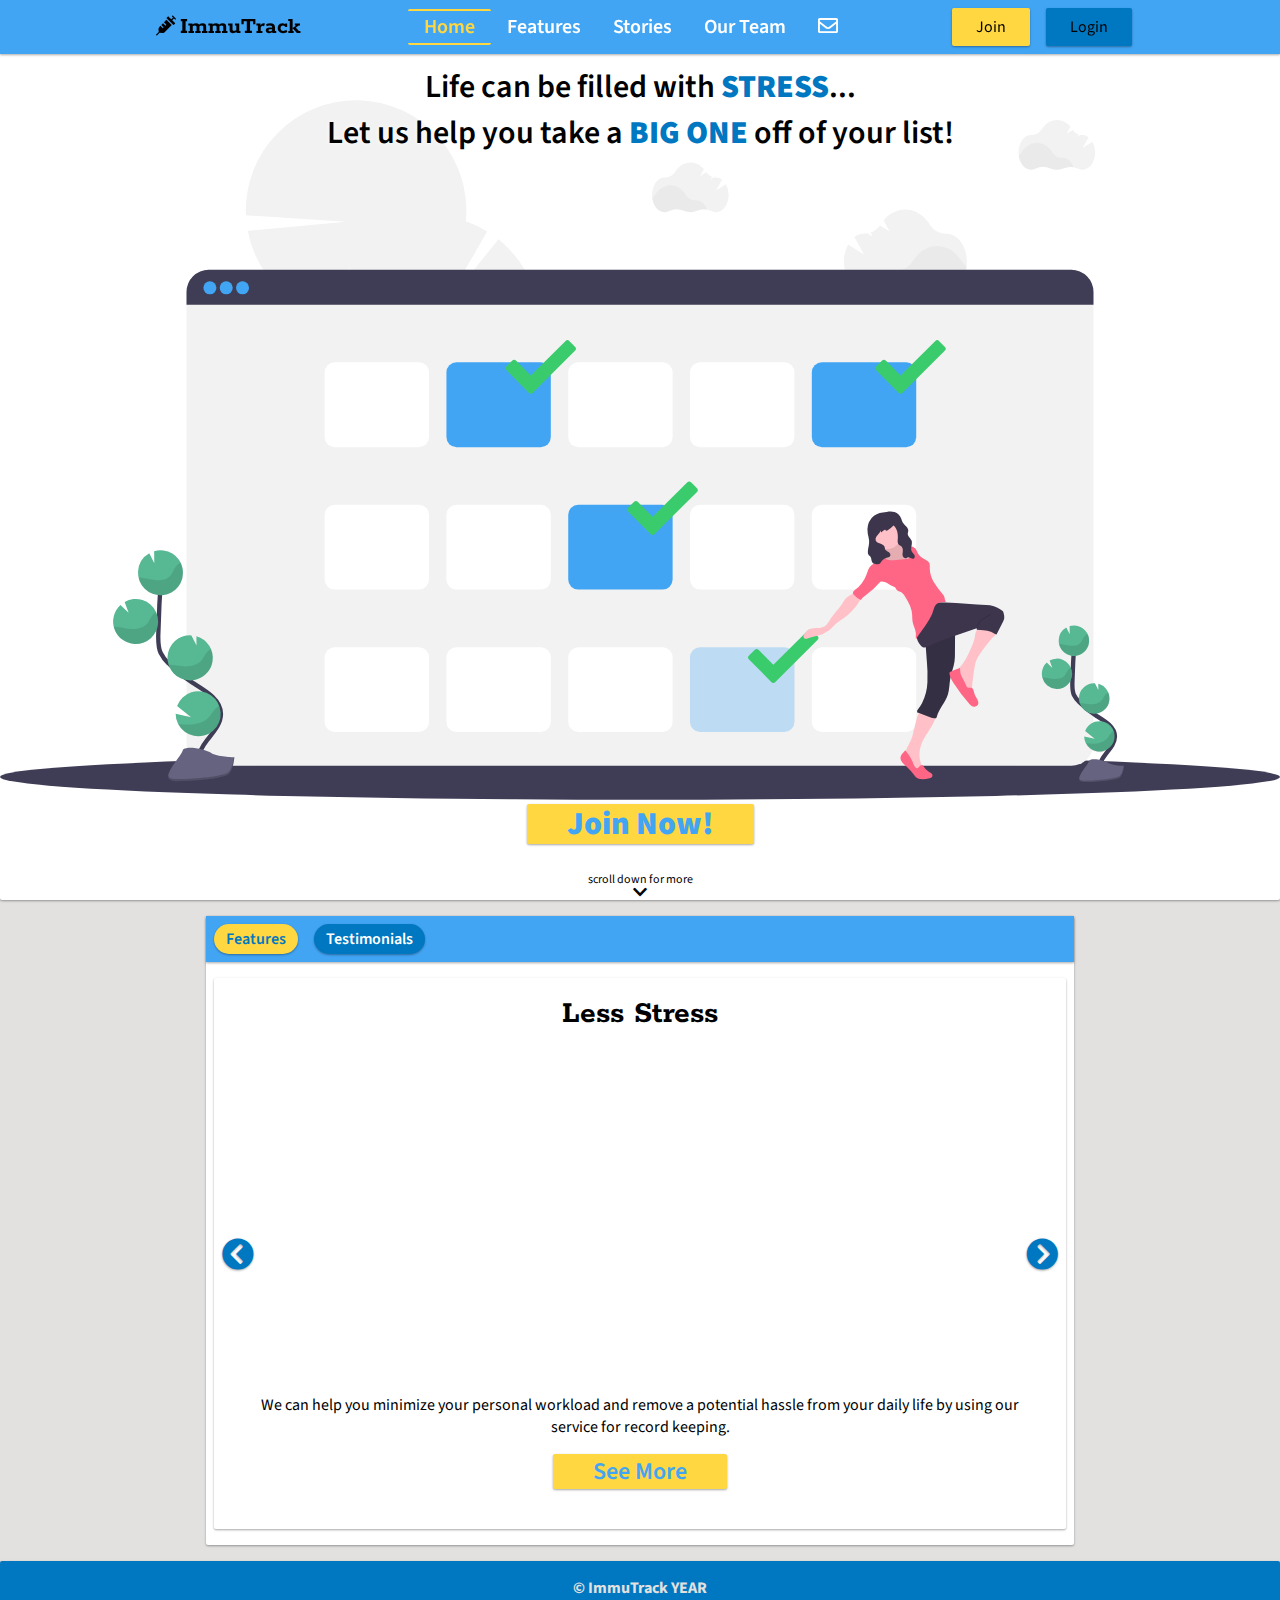
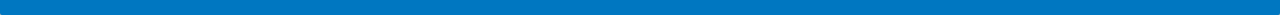
==== commit 5c17e7ad: "home and about html, css, js complete. Moving to add some stretch and polish." ====
--- a/index.html
+++ b/index.html
@@ -4,7 +4,7 @@
     <meta charset="UTF-8" />
     <meta name="viewport" content="width=device-width, initial-scale=1.0" />
     <meta http-equiv="X-UA-Compatible" content="ie=edge" />
-    <title>Immunization Tracker</title>
+    <title>ImmuTrack | Home</title>
 
     <link rel="stylesheet" href="css/index.css" />
 
@@ -17,10 +17,10 @@
         <p class="open fa fa-bars"><span>Menu</span></p>
         <h1 class="branding"><i class="fas fa-syringe"></i>ImmuTrack</h1>
         <ul class="nav-links">
-          <a href="./index.html"><li>Home</li></a>
+          <a class="active" href="./index.html"><li>Home</li></a>
           <a href="#"><li>Features</li></a>
           <a href="#"><li>Stories</li></a>
-          <a href="#"><li>Our Team</li></a>
+          <a href="./about.html"><li>Our Team</li></a>
           <a class="contact" href="#">
             <li><i class="far fa-envelope"></i></li>
           </a>
@@ -53,10 +53,10 @@
         <h1 class="branding"><i class="fas fa-syringe"></i>ImmuTrack</h1>
       </div>
       <ul class="nav-links">
-        <a href="./index.html"><li>Home</li></a>
+        <a class="active" href="./index.html"><li>Home</li></a>
         <a href="#"><li>Features</li></a>
         <a href="#"><li>Stories</li></a>
-        <a href="#"><li>Our Team</li></a>
+        <a href="./about.html"><li>Our Team</li></a>
         <a class="contact" href="#">
           <li><i class="far fa-envelope"></i></li>
         </a>
@@ -97,21 +97,45 @@
         <div class="card carousel active" data-tab="feature">
           <h1 class="call-tag">How can ImmuTrack help you?</h1>
           <article class="slide active" data-tab="feature">
-            <h1>Lorem Ipsum F1</h1>
-            <div class="image"></div>
-            <p>Lorem ipsum dolor sit amet consectetur adipisicing elit. Quos, porro minus enim sint accusamus totam!</p>
-            <a href="#">See More</a>
-          </article>
-          <article class="slide" data-tab="feature">
-            <h1>Lorem Ipsum F2</h1>
-            <div class="image"></div>
-            <p>Lorem ipsum dolor sit amet consectetur adipisicing elit. Quos, porro minus enim sint accusamus totam!</p>
-            <a href="#">See More</a>
-          </article>
-          <article class="slide" data-tab="feature">
-            <h1>Lorem Ipsum F3</h1>
-            <div class="image"></div>
-            <p>Lorem ipsum dolor sit amet consectetur adipisicing elit. Quos, porro minus enim sint accusamus totam!</p>
+            <h1>Less Stress</h1>
+            <div class="image happy-feeling"></div>
+            <p>We can help you minimize your personal workload and remove a potential hassle from your daily life by using our service for record keeping.</p>
+            <a href="#">See More</a>
+          </article>
+          <article class="slide" data-tab="feature">
+            <h1>More Free Time</h1>
+            <div class="image accept-request"></div>
+            <p>We can help you increase your efficiency during time consuming tasks, such as getting approval for travel visas.</p>
+            <a href="#">See More</a>
+          </article>
+          <article class="slide" data-tab="feature">
+            <h1>Improved Quality of Care</h1>
+            <div class="image file-bundle"></div>
+            <p>We can help you improve the quality of your care through the confidence that transparency information brings to your medical care.</p>
+            <a href="#">See More</a>
+          </article>
+          <article class="slide" data-tab="feature">
+            <h1>Healthy & Happy Children</h1>
+            <div class="image blooming"></div>
+            <p>We can help you easily maintain records for all of your children in a secure, easy-to-reach, service that can even reduce the strain of things like moving to a new provider.</p>
+            <a href="#">See More</a>
+          </article>
+          <article class="slide" data-tab="feature">
+            <h1>Streamlined Workflow</h1>
+            <div class="image timeline"></div>
+            <p>We can help you streamline your workflow through the removal of standard physical document transfer methods.</p>
+            <a href="#">See More</a>
+          </article>
+          <article class="slide" data-tab="feature">
+            <h1>Increased Efficiency</h1>
+            <div class="image setup-wizard"></div>
+            <p>We can help you increase office efficiency through the removal of extra processes and procedures.</p>
+            <a href="#">See More</a>
+          </article>
+          <article class="slide" data-tab="feature">
+            <h1>Greater Confidence</h1>
+            <div class="image online-friends"></div>
+            <p>You can improve the quality of care provided to your patients by giving them a boost of confidence through transparency.</p>
             <a href="#">See More</a>
           </article>
           <span class="arrow prev fas fa-chevron-circle-left" data-tab="feature"></span>
@@ -120,21 +144,73 @@
         <div class="card carousel" data-tab="testimonial">
           <h1 class="call-tag">Check out what these people had to say!</h1>
           <article class="slide active" data-tab="testimonial">
-            <h1>LOREM IPSUM T1</h1>
-            <div class="image"></div>
-            <p>Lorem ipsum dolor sit amet consectetur adipisicing elit. Quos, porro minus enim sint accusamus totam!</p>
-            <a href="#">See More</a>
-          </article>
-          <article class="slide" data-tab="testimonial">
-            <h1>LOREM IPSUM T2</h1>
-            <div class="image"></div>
-            <p>Lorem ipsum dolor sit amet consectetur adipisicing elit. Quos, porro minus enim sint accusamus totam!</p>
-            <a href="#">See More</a>
-          </article>
-          <article class="slide" data-tab="testimonial">
-            <h1>LOREM IPSUM T3</h1>
-            <div class="image"></div>
-            <p>Lorem ipsum dolor sit amet consectetur adipisicing elit. Quos, porro minus enim sint accusamus totam!</p>
+            <div class="image">
+              <span class="testimonial guillermo"></span>
+            </div>
+            <blockquote>
+              <p>Using ImmuTrack has greatly improved my quality of life!</p>
+              <footer>— Guillermo Malo</footer>
+            </blockquote>
+            <a href="#">See More</a>
+          </article>
+          <article class="slide" data-tab="testimonial">
+            <div class="image">
+              <span class="testimonial marty"></span>
+            </div>
+            <blockquote>
+              <p>The process is quick and painless.</p>
+              <footer>— Marty Vessels</footer>
+            </blockquote>
+            <a href="#">See More</a>
+          </article>
+          <article class="slide" data-tab="testimonial">
+            <div class="image">
+              <span class="testimonial michaela"></span>
+            </div>
+            <blockquote>
+              <p>ImmuTrack has made things so much easier for me.</p>
+              <footer>— Michaela Amadeus</footer>
+            </blockquote>
+            <a href="#">See More</a>
+          </article>
+          <article class="slide" data-tab="testimonial">
+            <div class="image">
+              <span class="testimonial matheus"></span>
+            </div>
+            <blockquote>
+              <p>ImmuTrack saved our wedding plans!</p>
+              <footer>— Matheus Ferrari</footer>
+            </blockquote>
+            <a href="#">See More</a>
+          </article>
+          <article class="slide" data-tab="testimonial">
+            <div class="image">
+              <span class="testimonial han"></span>
+            </div>
+            <blockquote>
+              <p>Now I can’t imagine trying to handle all of this info without it.</p>
+              <footer>— Han Myo When</footer>
+            </blockquote>
+            <a href="#">See More</a>
+          </article>
+          <article class="slide" data-tab="testimonial">
+            <div class="image">
+              <span class="testimonial hyttalo"></span>
+            </div>
+            <blockquote>
+              <p>It has fundamentally changed the way our practice handles vaccinations.</p>
+              <footer>— Hyttalo Souzen</footer>
+            </blockquote>
+            <a href="#">See More</a>
+          </article>
+          <article class="slide" data-tab="testimonial">
+            <div class="image">
+              <span class="testimonial josh"></span>
+            </div>
+            <blockquote>
+              <p>I’m so thankful to have access to ImmuTrack.</p>
+              <footer>— Josh Rodrigo</footer>
+            </blockquote>
             <a href="#">See More</a>
           </article>
           <span class="arrow prev fas fa-chevron-circle-left" data-tab="testimonial"></span>
--- a/css/index.css
+++ b/css/index.css
@@ -5966,13 +5966,21 @@
   }
 }
 .nav-bar .container .nav-links a {
+  border-radius: 2px;
   font-size: 1.25rem;
-  padding: 0.5rem 1rem;
+  padding: 0.1rem 1rem;
   font-weight: 600;
   color: #ffffff;
+  border-top: 2px solid #42a5f4;
+  border-bottom: 2px solid #42a5f4;
 }
 .nav-bar .container .nav-links a:hover {
   color: #ffd740;
+}
+.nav-bar .container .nav-links .active {
+  color: #ffd740;
+  border-top: 2px solid #ffd740;
+  border-bottom: 2px solid #ffd740;
 }
 .nav-bar .container .action-buttons {
   display: none;
@@ -6209,6 +6217,7 @@
   text-align: right;
 }
 .site-nav .nav-links a {
+  border-right: 2px solid #42a5f4;
   -webkit-transition: all 0.3s cubic-bezier(0.25, 0.8, 0.25, 1);
   -moz-transition: all 0.3s cubic-bezier(0.25, 0.8, 0.25, 1);
   -ms-transition: all 0.3s cubic-bezier(0.25, 0.8, 0.25, 1);
@@ -6246,11 +6255,17 @@
   -o-transition: all 0.3s cubic-bezier(0.25, 0.8, 0.25, 1);
   transition: all 0.3s cubic-bezier(0.25, 0.8, 0.25, 1);
 }
+.site-nav .nav-links .active {
+  background-color: #80d6ff;
+  border-radius: 2px;
+  border-right: 2px solid #ffd740;
+  border-left: 2px solid #ffd740;
+}
 .site-nav .action-buttons {
   display: flex;
   align-items: flex-end;
   justify-content: space-around;
-  margin-top: -8rem;
+  margin-top: -4rem;
   margin-bottom: 2rem;
 }
 .site-nav .action-buttons a {
@@ -6465,6 +6480,7 @@
 .home .tabs .card .carousel .call-tag {
   font-weight: 700;
   font-size: 1.5rem;
+  line-height: 1.25rem;
   padding: 0.25rem;
   margin-bottom: 1rem;
 }
@@ -6473,8 +6489,11 @@
   margin: 1rem;
 }
 .home .tabs .card .carousel .slide h1 {
+  font-size: 2rem;
   font-weight: 700;
-  text-align: left;
+  text-align: center;
+  line-height: 1.5rem;
+  margin-bottom: 2rem;
 }
 .home .tabs .card .carousel .slide p {
   margin: 1rem 0;
@@ -6510,20 +6529,302 @@
 .home .tabs .card .carousel .slide a:hover {
   background-color: #ffff74;
 }
+.home .tabs .card .carousel .slide blockquote p {
+  position: relative;
+  margin: 0 auto;
+  quotes: "“" "”" "‘" "’";
+  padding: 1rem 2rem;
+}
+.home .tabs .card .carousel .slide blockquote p:before {
+  content: open-quote;
+  display: inline;
+  height: 0;
+  line-height: 0;
+  left: -1rem;
+  position: relative;
+  top: 1rem;
+  color: #ccc;
+  font-size: 3em;
+}
+.home .tabs .card .carousel .slide blockquote p:after {
+  content: close-quote;
+  display: inline;
+  height: 0;
+  line-height: 0;
+  left: 1rem;
+  position: relative;
+  top: 1.5rem;
+  color: #ccc;
+  font-size: 3em;
+}
+.home .tabs .card .carousel .slide blockquote footer {
+  margin: 0 0 1.5rem;
+  text-align: right;
+  font-style: italic;
+}
 .home .tabs .card .carousel .slide .image {
   width: 100%;
   height: 10rem;
-  background: url(../img/checking_boxes.svg) no-repeat center;
-  background-size: contain;
 }
 @media (min-width: 800px) {
   .home .tabs .card .carousel .slide .image {
     height: 20rem;
   }
 }
+.home .tabs .card .carousel .slide .testimonial {
+  box-shadow: 0 1px 3px rgba(0, 0, 0, 0.12), 0 1px 2px rgba(0, 0, 0, 0.24);
+  -webkit-transition: all 0.3s cubic-bezier(0.25, 0.8, 0.25, 1);
+  -moz-transition: all 0.3s cubic-bezier(0.25, 0.8, 0.25, 1);
+  -ms-transition: all 0.3s cubic-bezier(0.25, 0.8, 0.25, 1);
+  -o-transition: all 0.3s cubic-bezier(0.25, 0.8, 0.25, 1);
+  transition: all 0.3s cubic-bezier(0.25, 0.8, 0.25, 1);
+  display: inline-block;
+  height: 100%;
+  width: 10rem;
+  margin: 0 auto;
+  border-radius: 50%;
+  border: 0.5rem solid #ffffff;
+}
+.home .tabs .card .carousel .slide .image.happy-feeling {
+  background: url(../img/happy_feeling.svg) no-repeat center;
+  background-size: contain;
+}
+.home .tabs .card .carousel .slide .image.accept-request {
+  background: url(../img/accept_request.svg) no-repeat center;
+  background-size: contain;
+}
+.home .tabs .card .carousel .slide .image.file-bundle {
+  background: url(../img/file_bundle.svg) no-repeat center;
+  background-size: contain;
+}
+.home .tabs .card .carousel .slide .image.blooming {
+  background: url(../img/blooming.svg) no-repeat center;
+  background-size: contain;
+}
+.home .tabs .card .carousel .slide .image.timeline {
+  background: url(../img/timeline.svg) no-repeat center;
+  background-size: contain;
+}
+.home .tabs .card .carousel .slide .image.setup-wizard {
+  background: url(../img/setup_wizard.svg) no-repeat center;
+  background-size: contain;
+}
+.home .tabs .card .carousel .slide .image.online-friends {
+  background: url(../img/online_friends.svg) no-repeat center;
+  background-size: contain;
+}
+.home .tabs .card .carousel .slide .image .guillermo {
+  background: url(../img/guillermo_malo.jpg) no-repeat center;
+  background-size: contain;
+}
+.home .tabs .card .carousel .slide .image .marty {
+  background: url(../img/marty_vessels.jpg) no-repeat center;
+  background-size: contain;
+}
+.home .tabs .card .carousel .slide .image .michaela {
+  background: url(../img/michaela_amadeus.jpg) no-repeat center;
+  background-size: contain;
+}
+.home .tabs .card .carousel .slide .image .matheus {
+  background: url(../img/matheus_ferrari.jpg) no-repeat center;
+  background-size: contain;
+}
+.home .tabs .card .carousel .slide .image .han {
+  background: url(../img/han_myo_when.jpg) no-repeat center;
+  background-size: contain;
+}
+.home .tabs .card .carousel .slide .image .hyttalo {
+  background: url(../img/hyttalo_souzen.jpg) no-repeat center;
+  background-size: contain;
+}
+.home .tabs .card .carousel .slide .image .josh {
+  background: url(../img/josh_rodrigo.jpg) no-repeat center;
+  background-size: contain;
+}
 .home .tabs .card .carousel .slide.active {
   display: inherit;
 }
 .home .tabs .card .carousel.active {
   display: inherit;
 }
+
+.eric {
+  background: url("../img/eric_sarragalugo.png") no-repeat center;
+}
+
+.shobhita {
+  background: url("../img/shobhita_vaishnav.jpg") no-repeat center;
+}
+
+.sachin {
+  background: url("../img/sachin_benny.png") no-repeat center;
+}
+
+.tay {
+  background: url("../img/dionuta_tay_burton.jpg") no-repeat center;
+}
+
+.shota {
+  background: url("../img/shota_kikozashvili.png") no-repeat center;
+}
+
+.ed {
+  background: url("../img/edward_reeseg.jpeg") no-repeat center;
+}
+
+.ronald {
+  background: url("../img/ronald_libago.png") no-repeat center;
+}
+
+.bio-pic {
+  box-shadow: 0 1px 3px rgba(0, 0, 0, 0.12), 0 1px 2px rgba(0, 0, 0, 0.24);
+  -webkit-transition: all 0.3s cubic-bezier(0.25, 0.8, 0.25, 1);
+  -moz-transition: all 0.3s cubic-bezier(0.25, 0.8, 0.25, 1);
+  -ms-transition: all 0.3s cubic-bezier(0.25, 0.8, 0.25, 1);
+  -o-transition: all 0.3s cubic-bezier(0.25, 0.8, 0.25, 1);
+  transition: all 0.3s cubic-bezier(0.25, 0.8, 0.25, 1);
+  background-size: cover;
+  height: 10rem;
+  width: 10rem;
+  border: 0.5rem solid #ffd740;
+  border-radius: 50%;
+  flex-shrink: 0;
+  margin: 1rem 0;
+}
+@media (min-width: 800px) {
+  .bio-pic {
+    margin: 0 1rem;
+  }
+}
+
+.about .header {
+  display: flex;
+  flex-flow: column nowrap;
+  align-content: center;
+  justify-content: flex-end;
+  height: 100vh;
+  margin: 0 0 1rem;
+  padding: 4rem 1rem 1rem;
+  background-color: #ffffff;
+}
+.about .header .header-image {
+  display: block;
+  background: url("../img/notify.svg") no-repeat center;
+  background-size: contain;
+  height: 20rem;
+}
+.about .header p {
+  padding: 1rem;
+  font-size: 2rem;
+  font-weight: 600;
+  text-shadow: 0 0 5px #ffffff;
+}
+@media (min-width: 1000px) {
+  .about .header p {
+    max-width: 800px;
+    margin: 0 auto;
+  }
+}
+.about .header p span {
+  color: #0077c1;
+  text-transform: uppercase;
+  font-weight: 900;
+}
+
+.about .members {
+  padding: 0.25rem;
+  margin: 0.5rem;
+  background-color: #0077c1;
+}
+@media (min-width: 1000px) {
+  .about .members {
+    max-width: 1000px;
+    margin: 0.5rem auto;
+  }
+}
+.about .members .member {
+  margin: 0.5rem;
+  padding: 0.5rem;
+  display: flex;
+  flex-direction: column;
+  align-items: center;
+}
+@media (min-width: 800px) {
+  .about .members .member {
+    flex-flow: row nowrap;
+  }
+}
+@media (min-width: 800px) {
+  .about .members .member .bio {
+    text-align: left;
+  }
+}
+.about .members .member .bio .name {
+  font-weight: 900;
+  font-size: 2rem;
+  margin: 0.5rem 0;
+}
+@media (min-width: 800px) {
+  .about .members .member .bio .name {
+    margin: 0.5rem 1rem;
+  }
+}
+.about .members .member .bio .role {
+  font-weight: 600;
+  font-size: 1.75rem;
+}
+@media (min-width: 800px) {
+  .about .members .member .bio .role {
+    margin: 0.5rem 1rem;
+  }
+}
+.about .members .member .bio .bio {
+  font-size: 1.25rem;
+  padding-bottom: 2rem;
+}
+@media (min-width: 800px) {
+  .about .members .member .bio .bio {
+    padding: 0.5rem 1rem;
+  }
+}
+.about .members .member .bio .social-media {
+  padding-bottom: 1rem;
+}
+.about .members .member .bio .social-media a {
+  background-color: #0077c1;
+  color: #42a5f4;
+  border-radius: 2px;
+  box-shadow: 0 1px 3px rgba(0, 0, 0, 0.12), 0 1px 2px rgba(0, 0, 0, 0.24);
+  -webkit-transition: all 0.3s cubic-bezier(0.25, 0.8, 0.25, 1);
+  -moz-transition: all 0.3s cubic-bezier(0.25, 0.8, 0.25, 1);
+  -ms-transition: all 0.3s cubic-bezier(0.25, 0.8, 0.25, 1);
+  -o-transition: all 0.3s cubic-bezier(0.25, 0.8, 0.25, 1);
+  transition: all 0.3s cubic-bezier(0.25, 0.8, 0.25, 1);
+  display: inline-block;
+  background-color: #ffd740;
+  color: #0077c1;
+  font-size: 2rem;
+  border-radius: 50%;
+  margin: 0 0.5rem;
+  height: 4rem;
+  width: 4rem;
+  line-height: 4rem;
+}
+.about .members .member .bio .social-media a:hover {
+  background-color: #80d6ff;
+  color: #0077c1;
+  box-shadow: 0 19px 38px rgba(0, 0, 0, 0.3), 0 15px 12px rgba(0, 0, 0, 0.22);
+  -webkit-transition: all 0.3s cubic-bezier(0.25, 0.8, 0.25, 1);
+  -moz-transition: all 0.3s cubic-bezier(0.25, 0.8, 0.25, 1);
+  -ms-transition: all 0.3s cubic-bezier(0.25, 0.8, 0.25, 1);
+  -o-transition: all 0.3s cubic-bezier(0.25, 0.8, 0.25, 1);
+  transition: all 0.3s cubic-bezier(0.25, 0.8, 0.25, 1);
+}
+@media (min-width: 800px) {
+  .about .members .member .bio .social-media a {
+    text-align: center;
+  }
+}
+.about .members .member .bio .social-media a:hover {
+  background-color: #ffff74;
+}
